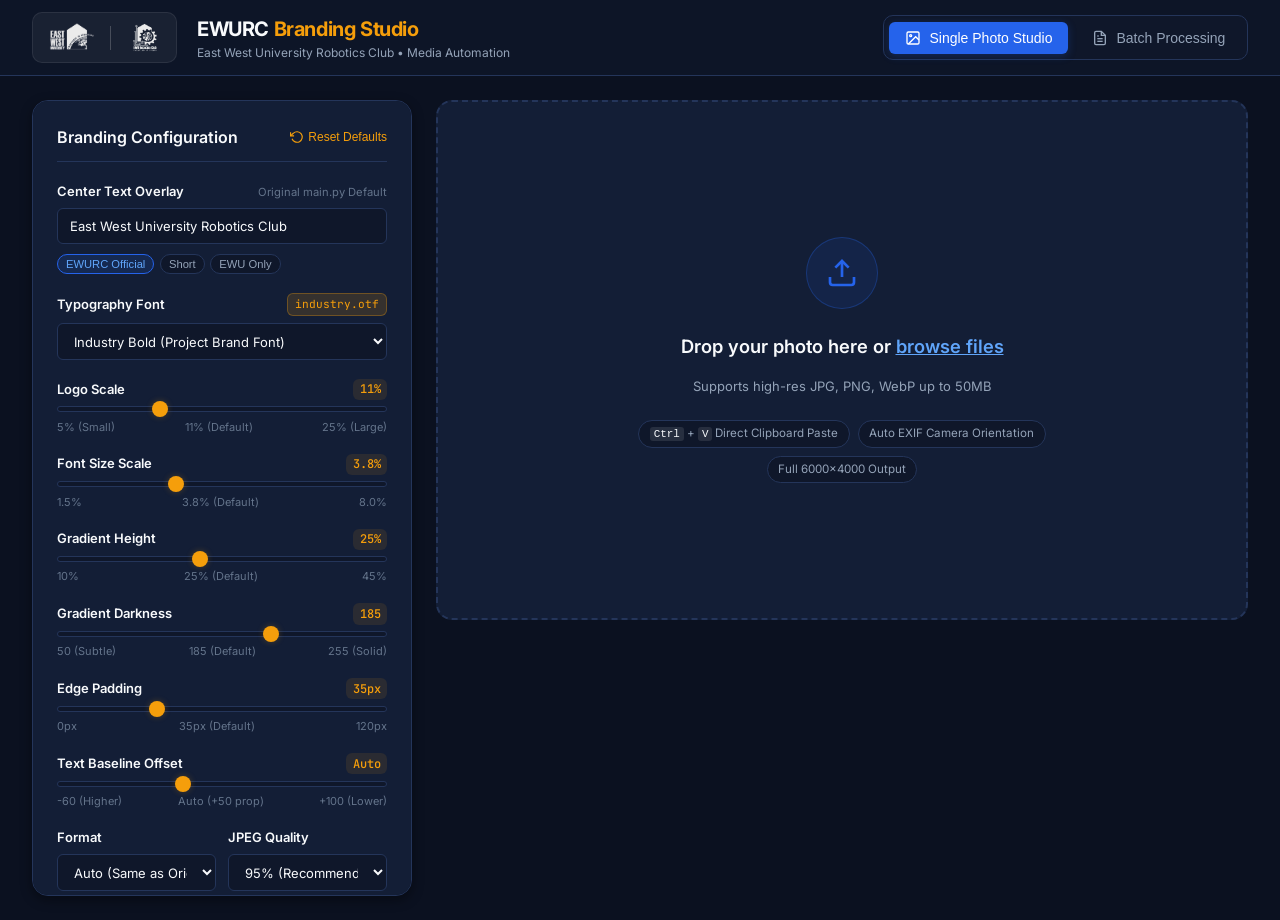
==== public/index.html @ 9c363611 "fix: add public folder for Vercel CDN static serving and add route aliases to prevent 404 Not Found" ====
<!DOCTYPE html>
<html lang="en">
<head>
    <meta charset="UTF-8">
    <meta name="viewport" content="width=device-width, initial-scale=1.0">
    <title>EWURC Photo Branding Studio</title>
    <link rel="icon" type="image/png" href="/static/ewurc.png">
    <link rel="stylesheet" href="/static/css/style.css">
    <style>
/* EWURC Visual Branding Studio - Modern Stylesheet */

@font-face {
    font-family: 'Industry';
    src: url('/static/fonts/industry.otf') format('opentype');
    font-weight: bold;
    font-style: normal;
}

:root {
    --bg-main: #0B1120;
    --bg-card: #131E36;
    --bg-card-hover: #1A2744;
    --bg-card-subtle: #0F172A;
    --border-color: #24355A;
    --border-focus: #3B82F6;
    
    --primary: #2563EB;
    --primary-hover: #1D4ED8;
    --primary-glow: rgba(37, 99, 235, 0.25);
    
    --accent: #F59E0B;
    --accent-glow: rgba(245, 158, 11, 0.25);
    
    --success: #10B981;
    --danger: #EF4444;
    
    --text-main: #F8FAFC;
    --text-muted: #94A3B8;
    --text-subtle: #64748B;
    
    --font-sans: 'Inter', -apple-system, BlinkMacSystemFont, "Segoe UI", Roboto, sans-serif;
    --font-mono: 'JetBrains Mono', monospace;
    --font-brand: 'Industry', var(--font-sans);

    --radius-sm: 6px;
    --radius-md: 10px;
    --radius-lg: 16px;
    --radius-full: 9999px;
    
    --shadow-sm: 0 2px 4px rgba(0, 0, 0, 0.3);
    --shadow-md: 0 4px 12px rgba(0, 0, 0, 0.4);
    --shadow-lg: 0 10px 30px rgba(0, 0, 0, 0.5);
    
    --transition-fast: 0.15s ease;
    --transition-norm: 0.25s ease;
}

* {
    box-sizing: border-box;
    margin: 0;
    padding: 0;
}

body {
    font-family: var(--font-sans);
    background-color: var(--bg-main);
    color: var(--text-main);
    line-height: 1.5;
    min-height: 100vh;
    display: flex;
    flex-direction: column;
    overflow-x: hidden;
}

/* App Layout */
.app-layout {
    display: flex;
    flex-direction: column;
    min-height: 100vh;
}

/* Header */
.app-header {
    background-color: rgba(15, 23, 42, 0.85);
    backdrop-filter: blur(12px);
    border-bottom: 1px solid var(--border-color);
    padding: 0.75rem 2rem;
    display: flex;
    align-items: center;
    justify-content: space-between;
    position: sticky;
    top: 0;
    z-index: 100;
}

.header-brand {
    display: flex;
    align-items: center;
    gap: 1.25rem;
}

.brand-logos {
    display: flex;
    align-items: center;
    gap: 0.75rem;
    background: rgba(255, 255, 255, 0.05);
    padding: 0.35rem 0.75rem;
    border-radius: var(--radius-md);
    border: 1px solid rgba(255, 255, 255, 0.08);
}

.brand-logo {
    height: 38px;
    width: auto;
    object-fit: contain;
}

.logo-divider {
    width: 1px;
    height: 24px;
    background-color: rgba(255, 255, 255, 0.2);
}

.brand-title {
    font-size: 1.25rem;
    font-weight: 700;
    letter-spacing: -0.02em;
    color: var(--text-main);
}

.brand-title span {
    color: var(--accent);
}

.brand-subtitle {
    font-size: 0.75rem;
    color: var(--text-muted);
}

/* Navigation Tabs */
.nav-tabs {
    display: flex;
    gap: 0.5rem;
    background: var(--bg-card-subtle);
    padding: 0.35rem;
    border-radius: var(--radius-md);
    border: 1px solid var(--border-color);
}

.nav-tab {
    display: flex;
    align-items: center;
    gap: 0.5rem;
    padding: 0.5rem 1rem;
    font-size: 0.875rem;
    font-weight: 500;
    color: var(--text-muted);
    background: transparent;
    border: none;
    border-radius: var(--radius-sm);
    cursor: pointer;
    transition: all var(--transition-fast);
}

.nav-tab:hover {
    color: var(--text-main);
}

.nav-tab.active {
    background-color: var(--primary);
    color: #fff;
    box-shadow: 0 2px 8px var(--primary-glow);
}

.tab-icon {
    width: 16px;
    height: 16px;
}

/* Status indicator */
.status-indicator {
    display: flex;
    align-items: center;
    gap: 0.5rem;
    background: rgba(16, 185, 129, 0.1);
    border: 1px solid rgba(16, 185, 129, 0.3);
    padding: 0.35rem 0.75rem;
    border-radius: var(--radius-full);
    font-size: 0.75rem;
    font-weight: 500;
    color: #34D399;
}

.status-dot {
    width: 8px;
    height: 8px;
    border-radius: 50%;
    background-color: var(--success);
    box-shadow: 0 0 8px var(--success);
    animation: pulse 2s infinite;
}

@keyframes pulse {
    0%, 100% { opacity: 1; transform: scale(1); }
    50% { opacity: 0.5; transform: scale(0.9); }
}

/* Main Workspace */
.main-workspace {
    flex: 1;
    padding: 1.5rem 2rem;
    max-width: 1700px;
    margin: 0 auto;
    width: 100%;
}

.tab-content {
    display: none;
}

.tab-content.active {
    display: block;
}

/* Studio Grid Layout */
.studio-grid {
    display: grid;
    grid-template-columns: 380px 1fr;
    gap: 1.5rem;
    align-items: start;
}

/* Controls Panel */
.control-panel {
    background: var(--bg-card);
    border: 1px solid var(--border-color);
    border-radius: var(--radius-lg);
    padding: 1.5rem;
    box-shadow: var(--shadow-md);
    position: sticky;
    top: 5rem;
    max-height: calc(100vh - 6.5rem);
    overflow-y: auto;
}

.control-panel::-webkit-scrollbar {
    width: 6px;
}
.control-panel::-webkit-scrollbar-thumb {
    background: var(--border-color);
    border-radius: var(--radius-full);
}

.panel-header {
    display: flex;
    justify-content: space-between;
    align-items: center;
    margin-bottom: 1.25rem;
    padding-bottom: 0.75rem;
    border-bottom: 1px solid var(--border-color);
}

.panel-header h2 {
    font-size: 1rem;
    font-weight: 600;
}

.btn-text {
    background: none;
    border: none;
    color: var(--accent);
    font-size: 0.75rem;
    font-weight: 500;
    cursor: pointer;
    display: flex;
    align-items: center;
    gap: 0.25rem;
    transition: opacity var(--transition-fast);
}

.btn-text:hover {
    opacity: 0.8;
}

.btn-icon-sm {
    width: 14px;
    height: 14px;
}

/* Form Groups */
.controls-form {
    display: flex;
    flex-direction: column;
    gap: 1.15rem;
}

.form-group {
    display: flex;
    flex-direction: column;
    gap: 0.4rem;
}

.label-row {
    display: flex;
    justify-content: space-between;
    align-items: center;
}

.label-row label, .form-group label {
    font-size: 0.8125rem;
    font-weight: 600;
    color: var(--text-main);
}

.param-tip {
    font-size: 0.7rem;
    color: var(--text-subtle);
}

.range-val {
    font-family: var(--font-mono);
    font-size: 0.75rem;
    font-weight: 500;
    color: var(--accent);
    background: rgba(245, 158, 11, 0.1);
    padding: 0.1rem 0.4rem;
    border-radius: var(--radius-sm);
}

.text-input, .select-input {
    width: 100%;
    background: var(--bg-card-subtle);
    border: 1px solid var(--border-color);
    border-radius: var(--radius-sm);
    color: var(--text-main);
    padding: 0.55rem 0.75rem;
    font-size: 0.8125rem;
    font-family: inherit;
    transition: border-color var(--transition-fast);
}

.text-input:focus, .select-input:focus {
    outline: none;
    border-color: var(--border-focus);
    box-shadow: 0 0 0 2px var(--primary-glow);
}

.quick-chips {
    display: flex;
    gap: 0.35rem;
    flex-wrap: wrap;
    margin-top: 0.25rem;
}

.chip {
    background: var(--bg-card-subtle);
    border: 1px solid var(--border-color);
    color: var(--text-muted);
    font-size: 0.7rem;
    padding: 0.2rem 0.5rem;
    border-radius: var(--radius-full);
    cursor: pointer;
    transition: all var(--transition-fast);
}

.chip:hover {
    color: var(--text-main);
    border-color: var(--text-subtle);
}

.chip.active {
    background: rgba(37, 99, 235, 0.15);
    border-color: var(--primary);
    color: #60A5FA;
}

/* Range Sliders */
.range-slider {
    -webkit-appearance: none;
    appearance: none;
    width: 100%;
    height: 6px;
    border-radius: var(--radius-full);
    background: var(--bg-card-subtle);
    outline: none;
    border: 1px solid var(--border-color);
}

.range-slider::-webkit-slider-thumb {
    -webkit-appearance: none;
    appearance: none;
    width: 16px;
    height: 16px;
    border-radius: 50%;
    background: var(--accent);
    cursor: pointer;
    box-shadow: 0 0 6px var(--accent-glow);
    transition: transform var(--transition-fast);
}

.range-slider::-webkit-slider-thumb:hover {
    transform: scale(1.15);
}

.range-hints {
    display: flex;
    justify-content: space-between;
    font-size: 0.6875rem;
    color: var(--text-subtle);
}

.form-row {
    display: flex;
    gap: 0.75rem;
}

.form-group.half {
    flex: 1;
}

/* Switch Toggle */
.toggle-group {
    display: flex;
    align-items: center;
    gap: 0.65rem;
    padding-top: 0.25rem;
}

.switch {
    position: relative;
    display: inline-block;
    width: 36px;
    height: 20px;
}

.switch input {
    opacity: 0;
    width: 0;
    height: 0;
}

.slider.round {
    position: absolute;
    cursor: pointer;
    top: 0; left: 0; right: 0; bottom: 0;
    background-color: var(--border-color);
    transition: var(--transition-fast);
    border-radius: 34px;
}

.slider.round:before {
    position: absolute;
    content: "";
    height: 14px;
    width: 14px;
    left: 3px;
    bottom: 3px;
    background-color: white;
    transition: var(--transition-fast);
    border-radius: 50%;
}

input:checked + .slider.round {
    background-color: var(--primary);
}

input:checked + .slider.round:before {
    transform: translateX(16px);
}

.toggle-label {
    font-size: 0.75rem;
    color: var(--text-muted);
}

/* Badges */
.badge {
    font-size: 0.7rem;
    font-family: var(--font-mono);
    padding: 0.15rem 0.45rem;
    border-radius: var(--radius-sm);
    background: rgba(255, 255, 255, 0.08);
    color: var(--text-main);
    display: inline-flex;
    align-items: center;
    gap: 0.25rem;
}

.badge-accent {
    background: rgba(245, 158, 11, 0.15);
    color: var(--accent);
    border: 1px solid rgba(245, 158, 11, 0.3);
}

.badge-subtle {
    color: var(--text-muted);
}

.badge-success {
    background: rgba(16, 185, 129, 0.15);
    color: #34D399;
}

/* Preview Area */
.preview-area {
    min-height: 600px;
}

/* Dropzone */
.dropzone {
    background: var(--bg-card);
    border: 2px dashed var(--border-color);
    border-radius: var(--radius-lg);
    padding: 4rem 2rem;
    text-align: center;
    cursor: pointer;
    transition: all var(--transition-norm);
    display: flex;
    align-items: center;
    justify-content: center;
    min-height: 520px;
}

.dropzone:hover, .dropzone.dragover {
    border-color: var(--primary);
    background: var(--bg-card-hover);
    box-shadow: 0 0 25px var(--primary-glow);
}

.file-input-hidden {
    display: none;
}

.dropzone-content {
    max-width: 500px;
    display: flex;
    flex-direction: column;
    align-items: center;
    gap: 1rem;
}

.upload-icon-circle {
    width: 72px;
    height: 72px;
    border-radius: 50%;
    background: rgba(37, 99, 235, 0.1);
    border: 1px solid rgba(37, 99, 235, 0.3);
    display: flex;
    align-items: center;
    justify-content: center;
    color: var(--primary);
    margin-bottom: 0.5rem;
}

.upload-icon {
    width: 32px;
    height: 32px;
}

.dropzone-content h3 {
    font-size: 1.15rem;
    font-weight: 600;
}

.browse-link {
    color: #60A5FA;
    text-decoration: underline;
}

.dropzone-desc {
    font-size: 0.8125rem;
    color: var(--text-muted);
}

.dropzone-features {
    display: flex;
    gap: 0.5rem;
    flex-wrap: wrap;
    justify-content: center;
    margin-top: 0.5rem;
}

.pill {
    font-size: 0.725rem;
    background: var(--bg-card-subtle);
    border: 1px solid var(--border-color);
    padding: 0.25rem 0.65rem;
    border-radius: var(--radius-full);
    color: var(--text-muted);
}

kbd {
    background: rgba(255, 255, 255, 0.1);
    border-radius: 3px;
    padding: 1px 4px;
    font-size: 0.68rem;
    color: var(--text-main);
}

/* Active Preview Container */
.preview-container {
    background: var(--bg-card);
    border: 1px solid var(--border-color);
    border-radius: var(--radius-lg);
    box-shadow: var(--shadow-lg);
    display: flex;
    flex-direction: column;
    overflow: hidden;
}

.viewer-toolbar {
    padding: 0.75rem 1.25rem;
    background: rgba(15, 23, 42, 0.6);
    border-bottom: 1px solid var(--border-color);
    display: flex;
    justify-content: space-between;
    align-items: center;
    flex-wrap: wrap;
    gap: 0.75rem;
}

.file-meta {
    display: flex;
    align-items: center;
    gap: 0.65rem;
}

.file-name {
    font-size: 0.875rem;
    font-weight: 600;
    max-width: 220px;
    white-space: nowrap;
    overflow: hidden;
    text-overflow: ellipsis;
}

.viewer-actions {
    display: flex;
    align-items: center;
    gap: 0.5rem;
}

.view-mode-toggle {
    display: flex;
    background: var(--bg-card-subtle);
    border: 1px solid var(--border-color);
    border-radius: var(--radius-sm);
    padding: 2px;
}

.btn-toggle {
    background: none;
    border: none;
    color: var(--text-muted);
    font-size: 0.725rem;
    font-weight: 500;
    padding: 0.3rem 0.65rem;
    border-radius: 4px;
    cursor: pointer;
    transition: all var(--transition-fast);
}

.btn-toggle.active {
    background: var(--primary);
    color: #fff;
}

.btn-icon {
    background: var(--bg-card-subtle);
    border: 1px solid var(--border-color);
    color: var(--text-muted);
    width: 32px;
    height: 32px;
    border-radius: var(--radius-sm);
    display: flex;
    align-items: center;
    justify-content: center;
    cursor: pointer;
    transition: all var(--transition-fast);
}

.btn-icon svg {
    width: 16px;
    height: 16px;
}

.btn-icon:hover {
    color: var(--text-main);
    border-color: var(--text-subtle);
}

.btn-icon.text-danger:hover {
    color: var(--danger);
    border-color: var(--danger);
}

/* Comparison Display */
.comparison-wrapper {
    position: relative;
    background: #030712;
    min-height: 480px;
    max-height: 75vh;
    display: flex;
    align-items: center;
    justify-content: center;
    overflow: hidden;
}

.split-comparison {
    position: relative;
    width: 100%;
    height: 100%;
    display: flex;
    justify-content: center;
    align-items: center;
    user-select: none;
}

.split-layer {
    position: relative;
    max-width: 100%;
    max-height: 75vh;
    display: flex;
    justify-content: center;
    align-items: center;
}

.split-layer img {
    display: block;
    max-width: 100%;
    max-height: 75vh;
    width: auto;
    height: auto;
    object-fit: contain;
}

.branded-layer {
    position: absolute;
    top: 0;
    left: 0;
    width: 100%;
    height: 100%;
    clip-path: polygon(0 0, 50% 0, 50% 100%, 0 100%);
}

.layer-badge {
    position: absolute;
    top: 1rem;
    font-size: 0.7rem;
    font-weight: 600;
    padding: 0.2rem 0.6rem;
    border-radius: var(--radius-sm);
    z-index: 10;
    pointer-events: none;
}

.badge-orig {
    right: 1rem;
    background: rgba(0, 0, 0, 0.7);
    color: #fff;
    border: 1px solid rgba(255, 255, 255, 0.2);
}

.badge-branded {
    left: 1rem;
    background: rgba(37, 99, 235, 0.85);
    color: #fff;
    border: 1px solid rgba(255, 255, 255, 0.3);
}

/* Slider Handle */
.slider-handle {
    position: absolute;
    top: 0;
    bottom: 0;
    left: 50%;
    width: 2px;
    z-index: 20;
    cursor: ew-resize;
}

.handle-line {
    position: absolute;
    top: 0;
    bottom: 0;
    left: -1px;
    width: 2px;
    background: #fff;
    box-shadow: 0 0 8px rgba(0, 0, 0, 0.8);
}

.handle-circle {
    position: absolute;
    top: 50%;
    left: -16px;
    transform: translateY(-50%);
    width: 32px;
    height: 32px;
    border-radius: 50%;
    background: #fff;
    color: #1E293B;
    box-shadow: 0 2px 8px rgba(0, 0, 0, 0.5);
    display: flex;
    align-items: center;
    justify-content: center;
}

.handle-circle svg {
    width: 18px;
    height: 18px;
}

/* Side by Side Mode */
.side-comparison {
    width: 100%;
    display: grid;
    grid-template-columns: 1fr 1fr;
    gap: 1rem;
    padding: 1rem;
}

.side-card {
    background: var(--bg-card-subtle);
    border: 1px solid var(--border-color);
    border-radius: var(--radius-md);
    overflow: hidden;
    display: flex;
    flex-direction: column;
}

.side-card-header {
    padding: 0.5rem 0.75rem;
    font-size: 0.75rem;
    font-weight: 600;
    background: rgba(255, 255, 255, 0.03);
    border-bottom: 1px solid var(--border-color);
}

.side-card-img {
    display: flex;
    align-items: center;
    justify-content: center;
    padding: 0.5rem;
    min-height: 300px;
}

.side-card-img img {
    max-width: 100%;
    max-height: 50vh;
    object-fit: contain;
}

/* Processing Spinner */
.processing-spinner {
    position: absolute;
    top: 0; left: 0; right: 0; bottom: 0;
    background: rgba(11, 17, 32, 0.85);
    backdrop-filter: blur(4px);
    display: flex;
    flex-direction: column;
    align-items: center;
    justify-content: center;
    gap: 1rem;
    z-index: 50;
}

.spinner {
    width: 44px;
    height: 44px;
    border: 3px solid rgba(245, 158, 11, 0.2);
    border-top-color: var(--accent);
    border-radius: 50%;
    animation: spin 0.8s linear infinite;
}

@keyframes spin {
    to { transform: rotate(360deg); }
}

.processing-spinner p {
    font-size: 0.875rem;
    font-weight: 500;
    color: var(--text-main);
}

/* Bottom Bar */
.viewer-bottom-bar {
    padding: 1rem 1.25rem;
    background: rgba(15, 23, 42, 0.7);
    border-top: 1px solid var(--border-color);
    display: flex;
    justify-content: space-between;
    align-items: center;
    flex-wrap: wrap;
    gap: 1rem;
}

.branding-summary {
    display: flex;
    align-items: center;
    gap: 0.5rem;
    font-size: 0.75rem;
    color: var(--text-muted);
}

.dot-brand {
    width: 8px;
    height: 8px;
    background-color: var(--accent);
    border-radius: 50%;
}

.download-actions {
    display: flex;
    gap: 0.75rem;
}

/* Buttons */
.btn {
    display: inline-flex;
    align-items: center;
    justify-content: center;
    gap: 0.5rem;
    padding: 0.6rem 1.25rem;
    font-size: 0.8125rem;
    font-weight: 600;
    border-radius: var(--radius-sm);
    border: none;
    cursor: pointer;
    transition: all var(--transition-fast);
}

.btn:disabled {
    opacity: 0.5;
    cursor: not-allowed;
}

.btn-primary {
    background-color: var(--primary);
    color: #fff;
    box-shadow: 0 2px 10px var(--primary-glow);
}

.btn-primary:hover:not(:disabled) {
    background-color: var(--primary-hover);
    box-shadow: 0 4px 14px var(--primary-glow);
}

.btn-secondary {
    background-color: var(--bg-card-subtle);
    border: 1px solid var(--border-color);
    color: var(--text-main);
}

.btn-secondary:hover:not(:disabled) {
    background-color: var(--bg-card-hover);
    border-color: var(--text-subtle);
}

.btn-success {
    background-color: var(--success);
    color: #fff;
}

.btn-success:hover:not(:disabled) {
    background-color: #059669;
}

/* TAB 2: Batch Processing Styles */
.batch-workspace {
    display: flex;
    flex-direction: column;
    gap: 1.5rem;
}

.batch-top-card {
    background: var(--bg-card);
    border: 1px solid var(--border-color);
    border-radius: var(--radius-lg);
    padding: 1.5rem;
    display: flex;
    justify-content: space-between;
    align-items: center;
    flex-wrap: wrap;
    gap: 1rem;
}

.batch-headline h2 {
    font-size: 1.25rem;
    font-weight: 700;
}

.batch-headline p {
    font-size: 0.8125rem;
    color: var(--text-muted);
}

.batch-actions-panel {
    display: flex;
    gap: 0.75rem;
}

.batch-dropzone {
    background: var(--bg-card);
    border: 2px dashed var(--border-color);
    border-radius: var(--radius-lg);
    padding: 3rem 1.5rem;
    text-align: center;
    cursor: pointer;
    transition: all var(--transition-norm);
}

.batch-dropzone:hover, .batch-dropzone.dragover {
    border-color: var(--primary);
    background: var(--bg-card-hover);
}

/* Batch Progress */
.batch-progress-wrapper {
    background: var(--bg-card);
    border: 1px solid var(--border-color);
    border-radius: var(--radius-md);
    padding: 1rem 1.25rem;
    display: flex;
    flex-direction: column;
    gap: 0.5rem;
}

.progress-info {
    display: flex;
    justify-content: space-between;
    font-size: 0.8125rem;
    font-weight: 500;
}

.progress-bar-bg {
    width: 100%;
    height: 8px;
    background: var(--bg-card-subtle);
    border-radius: var(--radius-full);
    overflow: hidden;
    border: 1px solid var(--border-color);
}

.progress-bar-fill {
    height: 100%;
    background: linear-gradient(90deg, var(--primary), var(--accent));
    transition: width 0.2s ease;
}

/* Batch Grid */
.batch-grid {
    display: grid;
    grid-template-columns: repeat(auto-fill, minmax(260px, 1fr));
    gap: 1.25rem;
}

.batch-item-card {
    background: var(--bg-card);
    border: 1px solid var(--border-color);
    border-radius: var(--radius-md);
    overflow: hidden;
    display: flex;
    flex-direction: column;
    transition: transform var(--transition-fast), border-color var(--transition-fast);
}

.batch-item-card:hover {
    border-color: var(--primary);
    transform: translateY(-2px);
}

.batch-item-thumb {
    height: 160px;
    background: #030712;
    position: relative;
    display: flex;
    align-items: center;
    justify-content: center;
    overflow: hidden;
}

.batch-item-thumb img {
    max-width: 100%;
    max-height: 100%;
    object-fit: cover;
}

.batch-item-badge {
    position: absolute;
    top: 0.5rem;
    right: 0.5rem;
}

.batch-item-info {
    padding: 0.85rem;
    display: flex;
    flex-direction: column;
    gap: 0.4rem;
    flex: 1;
}

.batch-item-name {
    font-size: 0.8125rem;
    font-weight: 600;
    white-space: nowrap;
    overflow: hidden;
    text-overflow: ellipsis;
}

.batch-item-meta {
    font-size: 0.7rem;
    color: var(--text-muted);
    display: flex;
    justify-content: space-between;
}

.batch-item-actions {
    padding: 0.5rem 0.85rem 0.85rem;
    display: flex;
    gap: 0.5rem;
}

.btn-card {
    flex: 1;
    padding: 0.4rem 0.5rem;
    font-size: 0.75rem;
}

/* Toast Notifications */
.toast-container {
    position: fixed;
    bottom: 2rem;
    right: 2rem;
    display: flex;
    flex-direction: column;
    gap: 0.75rem;
    z-index: 1000;
}

.toast {
    background: var(--bg-card);
    border: 1px solid var(--border-color);
    color: var(--text-main);
    padding: 0.75rem 1.25rem;
    border-radius: var(--radius-md);
    box-shadow: var(--shadow-lg);
    display: flex;
    align-items: center;
    gap: 0.75rem;
    font-size: 0.8125rem;
    animation: toastIn 0.25s ease-out;
}

.toast.toast-success {
    border-color: rgba(16, 185, 129, 0.4);
    background: #064E3B;
}

.toast.toast-error {
    border-color: rgba(239, 68, 68, 0.4);
    background: #7F1D1D;
}

@keyframes toastIn {
    from { transform: translateY(20px); opacity: 0; }
    to { transform: translateY(0); opacity: 1; }
}

/* Responsive */
@media (max-width: 1080px) {
    .studio-grid {
        grid-template-columns: 1fr;
    }
    .control-panel {
        position: static;
        max-height: none;
    }
    .app-header {
        padding: 0.75rem 1rem;
        flex-direction: column;
        gap: 0.75rem;
    }
}

    </style>
    <link rel="preconnect" href="https://fonts.googleapis.com">
    <link rel="preconnect" href="https://fonts.gstatic.com" crossorigin>
    <link href="https://fonts.googleapis.com/css2?family=Inter:wght@300;400;500;600;700;800&family=JetBrains+Mono:wght@400;500&display=swap" rel="stylesheet">
</head>
<body class="dark-theme">
    <!-- Main App Container -->
    <div class="app-layout">
        
        <!-- Header / Navigation Bar -->
        <header class="app-header">
            <div class="header-brand">
                <div class="brand-logos">
                    <img src="/static/ewu.png" onerror="if(!this.dataset.tried){this.dataset.tried=1;this.src='/ewu.png';}" alt="EWU Logo" class="brand-logo ewu-logo">
                    <div class="logo-divider"></div>
                    <img src="/static/ewurc.png" onerror="if(!this.dataset.tried){this.dataset.tried=1;this.src='/ewurc.png';}" alt="EWURC Logo" class="brand-logo ewurc-logo">
                </div>
                <div class="brand-info">
                    <h1 class="brand-title">EWURC <span>Branding Studio</span></h1>
                    <p class="brand-subtitle">East West University Robotics Club &bull; Media Automation</p>
                </div>
            </div>

            <!-- Navigation Tabs -->
            <nav class="nav-tabs">
                <button class="nav-tab active" data-tab="single" id="tab-single-btn">
                    <svg class="tab-icon" viewBox="0 0 24 24" fill="none" stroke="currentColor" stroke-width="2">
                        <rect x="3" y="3" width="18" height="18" rx="2" ry="2"/>
                        <circle cx="8.5" cy="8.5" r="1.5"/>
                        <polyline points="21 15 16 10 5 21"/>
                    </svg>
                    Single Photo Studio
                </button>
                <button class="nav-tab" data-tab="batch" id="tab-batch-btn">
                    <svg class="tab-icon" viewBox="0 0 24 24" fill="none" stroke="currentColor" stroke-width="2">
                        <path d="M14 2H6a2 2 0 0 0-2 2v16a2 2 0 0 0 2 2h12a2 2 0 0 0 2-2V8z"/>
                        <polyline points="14 2 14 8 20 8"/>
                        <line x1="16" y1="13" x2="8" y2="13"/>
                        <line x1="16" y1="17" x2="8" y2="17"/>
                        <polyline points="10 9 9 9 8 9"/>
                    </svg>
                    Batch Processing
                    <span class="badge batch-count-badge" id="batch-badge" style="display: none;">0</span>
                </button>
            </nav>

        </header>

        <!-- Main Workspace -->
        <main class="main-workspace">

            <!-- TAB 1: Single Photo Studio -->
            <section class="tab-content active" id="tab-single">
                <div class="studio-grid">
                    
                    <!-- Left: Control Settings Panel -->
                    <aside class="control-panel">
                        <div class="panel-header">
                            <h2>Branding Configuration</h2>
                            <button type="button" class="btn-text" id="btn-reset-defaults" title="Reset all sliders to original main.py parameters">
                                <svg viewBox="0 0 24 24" fill="none" stroke="currentColor" stroke-width="2" class="btn-icon-sm">
                                    <polyline points="1 4 1 10 7 10"/>
                                    <path d="M3.51 15a9 9 0 1 0 2.13-9.36L1 10"/>
                                </svg>
                                Reset Defaults
                            </button>
                        </div>

                        <form id="branding-form" class="controls-form">
                            <!-- Overlay Text -->
                            <div class="form-group">
                                <div class="label-row">
                                    <label for="center-text-input">Center Text Overlay</label>
                                    <span class="param-tip">Original main.py Default</span>
                                </div>
                                <input 
                                    type="text" 
                                    id="center-text-input" 
                                    name="center_text" 
                                    value="East West University Robotics Club" 
                                    class="text-input"
                                    placeholder="Enter club or event name..."
                                />
                                <div class="quick-chips">
                                    <button type="button" class="chip active" data-preset="East West University Robotics Club">EWURC Official</button>
                                    <button type="button" class="chip" data-preset="EWU Robotics Club">Short</button>
                                    <button type="button" class="chip" data-preset="East West University">EWU Only</button>
                                </div>
                            </div>

                            <!-- Font Selection -->
                            <div class="form-group">
                                <div class="label-row">
                                    <label for="font-select">Typography Font</label>
                                    <span class="badge badge-accent">industry.otf</span>
                                </div>
                                <select id="font-select" name="font_choice" class="select-input">
                                    <option value="industry" selected>Industry Bold (Project Brand Font)</option>
                                    <option value="arial">Arial Bold (Windows Fallback)</option>
                                    <option value="segoe">Segoe UI SemiBold</option>
                                </select>
                            </div>

                            <!-- Logo Scale -->
                            <div class="form-group">
                                <div class="label-row">
                                    <label for="logo-scale-slider">Logo Scale</label>
                                    <span class="range-val" id="logo-scale-val">11%</span>
                                </div>
                                <input 
                                    type="range" 
                                    id="logo-scale-slider" 
                                    name="logo_scale" 
                                    min="0.05" 
                                    max="0.25" 
                                    step="0.005" 
                                    value="0.11" 
                                    class="range-slider"
                                />
                                <div class="range-hints">
                                    <span>5% (Small)</span>
                                    <span>11% (Default)</span>
                                    <span>25% (Large)</span>
                                </div>
                            </div>

                            <!-- Font Scale -->
                            <div class="form-group">
                                <div class="label-row">
                                    <label for="font-scale-slider">Font Size Scale</label>
                                    <span class="range-val" id="font-scale-val">3.8%</span>
                                </div>
                                <input 
                                    type="range" 
                                    id="font-scale-slider" 
                                    name="font_scale" 
                                    min="0.015" 
                                    max="0.08" 
                                    step="0.001" 
                                    value="0.038" 
                                    class="range-slider"
                                />
                                <div class="range-hints">
                                    <span>1.5%</span>
                                    <span>3.8% (Default)</span>
                                    <span>8.0%</span>
                                </div>
                            </div>

                            <!-- Gradient Height Ratio -->
                            <div class="form-group">
                                <div class="label-row">
                                    <label for="gradient-height-slider">Gradient Height</label>
                                    <span class="range-val" id="gradient-height-val">25%</span>
                                </div>
                                <input 
                                    type="range" 
                                    id="gradient-height-slider" 
                                    name="gradient_height_ratio" 
                                    min="0.10" 
                                    max="0.45" 
                                    step="0.01" 
                                    value="0.25" 
                                    class="range-slider"
                                />
                                <div class="range-hints">
                                    <span>10%</span>
                                    <span>25% (Default)</span>
                                    <span>45%</span>
                                </div>
                            </div>

                            <!-- Gradient Darkness -->
                            <div class="form-group">
                                <div class="label-row">
                                    <label for="gradient-opacity-slider">Gradient Darkness</label>
                                    <span class="range-val" id="gradient-opacity-val">185</span>
                                </div>
                                <input 
                                    type="range" 
                                    id="gradient-opacity-slider" 
                                    name="gradient_max_opacity" 
                                    min="50" 
                                    max="255" 
                                    step="5" 
                                    value="185" 
                                    class="range-slider"
                                />
                                <div class="range-hints">
                                    <span>50 (Subtle)</span>
                                    <span>185 (Default)</span>
                                    <span>255 (Solid)</span>
                                </div>
                            </div>

                            <!-- Padding -->
                            <div class="form-group">
                                <div class="label-row">
                                    <label for="padding-slider">Edge Padding</label>
                                    <span class="range-val" id="padding-val">35px</span>
                                </div>
                                <input 
                                    type="range" 
                                    id="padding-slider" 
                                    name="padding" 
                                    min="0" 
                                    max="120" 
                                    step="1" 
                                    value="35" 
                                    class="range-slider"
                                />
                                <div class="range-hints">
                                    <span>0px</span>
                                    <span>35px (Default)</span>
                                    <span>120px</span>
                                </div>
                            </div>

                            <!-- Text Offset Fine Tune -->
                            <div class="form-group">
                                <div class="label-row">
                                    <label for="text-offset-slider">Text Baseline Offset</label>
                                    <span class="range-val" id="text-offset-val">Auto</span>
                                </div>
                                <input 
                                    type="range" 
                                    id="text-offset-slider" 
                                    name="text_offset_y" 
                                    min="-60" 
                                    max="100" 
                                    step="2" 
                                    value="0" 
                                    class="range-slider"
                                />
                                <div class="range-hints">
                                    <span>-60 (Higher)</span>
                                    <span>Auto (+50 prop)</span>
                                    <span>+100 (Lower)</span>
                                </div>
                            </div>

                            <!-- Output Settings -->
                            <div class="form-row">
                                <div class="form-group half">
                                    <label for="output-format-select">Format</label>
                                    <select id="output-format-select" name="output_format" class="select-input">
                                        <option value="auto" selected>Auto (Same as Original)</option>
                                        <option value="jpeg">JPEG (Quality 95)</option>
                                        <option value="png">PNG (Lossless)</option>
                                        <option value="webp">WebP</option>
                                    </select>
                                </div>
                                <div class="form-group half">
                                    <label for="quality-select">JPEG Quality</label>
                                    <select id="quality-select" name="quality" class="select-input">
                                        <option value="98">98% (Ultra)</option>
                                        <option value="95" selected>95% (Recommended)</option>
                                        <option value="90">90% (Web Optimized)</option>
                                    </select>
                                </div>
                            </div>

                            <!-- Auto Re-process Toggle -->
                            <div class="toggle-group">
                                <label class="switch">
                                    <input type="checkbox" id="auto-preview-toggle" checked>
                                    <span class="slider round"></span>
                                </label>
                                <span class="toggle-label">Instant Live Preview on Change</span>
                            </div>
                        </form>
                    </aside>

                    <!-- Right: Interactive Preview & Upload Studio -->
                    <div class="preview-area">
                        
                        <!-- Upload Dropzone (Visible when no image selected) -->
                        <div class="dropzone" id="single-dropzone">
                            <input type="file" id="single-file-input" accept="image/jpeg,image/png,image/webp,image/bmp" class="file-input-hidden">
                            <div class="dropzone-content">
                                <div class="upload-icon-circle">
                                    <svg viewBox="0 0 24 24" fill="none" stroke="currentColor" stroke-width="2" class="upload-icon">
                                        <path d="M21 15v4a2 2 0 0 1-2 2H5a2 2 0 0 1-2-2v-4"/>
                                        <polyline points="17 8 12 3 7 8"/>
                                        <line x1="12" y1="3" x2="12" y2="15"/>
                                    </svg>
                                </div>
                                <h3>Drop your photo here or <span class="browse-link">browse files</span></h3>
                                <p class="dropzone-desc">Supports high-res JPG, PNG, WebP up to 50MB</p>
                                <div class="dropzone-features">
                                    <span class="pill"><kbd>Ctrl</kbd> + <kbd>V</kbd> Direct Clipboard Paste</span>
                                    <span class="pill">Auto EXIF Camera Orientation</span>
                                    <span class="pill">Full 6000&times;4000 Output</span>
                                </div>
                            </div>
                        </div>

                        <!-- Active Preview Container (Hidden initially) -->
                        <div class="preview-container" id="preview-container" style="display: none;">
                            
                            <!-- Viewer Toolbar -->
                            <div class="viewer-toolbar">
                                <div class="file-meta">
                                    <span class="file-name" id="preview-filename">image.jpg</span>
                                    <span class="badge" id="preview-resolution">6000 &times; 4000</span>
                                    <span class="badge badge-subtle" id="preview-filesize">5.8 MB</span>
                                    <span class="badge badge-success" id="preview-duration">0.24s</span>
                                </div>

                                <div class="viewer-actions">
                                    <div class="view-mode-toggle">
                                        <button type="button" class="btn-toggle active" id="btn-mode-split" title="Interactive Split-View Slider">
                                            Split Comparison
                                        </button>
                                        <button type="button" class="btn-toggle" id="btn-mode-side" title="Side by Side View">
                                            Side-by-Side
                                        </button>
                                        <button type="button" class="btn-toggle" id="btn-mode-branded" title="Branded Result Only">
                                            Branded Only
                                        </button>
                                    </div>
                                    <button type="button" class="btn-icon" id="btn-fullscreen" title="Full Screen View">
                                        <svg viewBox="0 0 24 24" fill="none" stroke="currentColor" stroke-width="2">
                                            <polyline points="15 3 21 3 21 9"/>
                                            <polyline points="9 21 3 21 3 15"/>
                                            <line x1="21" y1="3" x2="14" y2="10"/>
                                            <line x1="3" y1="21" x2="10" y2="14"/>
                                        </svg>
                                    </button>
                                    <button type="button" class="btn-icon text-danger" id="btn-clear-single" title="Close and Upload Another">
                                        <svg viewBox="0 0 24 24" fill="none" stroke="currentColor" stroke-width="2">
                                            <line x1="18" y1="6" x2="6" y2="18"/>
                                            <line x1="6" y1="6" x2="18" y2="18"/>
                                        </svg>
                                    </button>
                                </div>
                            </div>

                            <!-- Visual Display Canvas / Comparison Area -->
                            <div class="comparison-wrapper" id="comparison-wrapper">
                                
                                <!-- Mode 1: Interactive Split View Slider -->
                                <div class="split-comparison" id="split-comparison-box">
                                    <!-- Original Base Layer -->
                                    <div class="split-layer original-layer">
                                        <img id="img-original" src="" alt="Original Image">
                                        <span class="layer-badge badge-orig">Original</span>
                                    </div>

                                    <!-- Branded Top Layer (Clipped by slider) -->
                                    <div class="split-layer branded-layer" id="branded-clip-layer">
                                        <img id="img-branded" src="" alt="Branded Image">
                                        <span class="layer-badge badge-branded">Branded (EWU + EWURC)</span>
                                    </div>

                                    <!-- Interactive Divider Handle -->
                                    <div class="slider-handle" id="slider-handle">
                                        <div class="handle-line"></div>
                                        <div class="handle-circle">
                                            <svg viewBox="0 0 24 24" fill="currentColor">
                                                <polygon points="8,12 12,7 12,17"/>
                                                <polygon points="16,12 12,7 12,17" transform="rotate(180 14 12)"/>
                                            </svg>
                                        </div>
                                    </div>
                                </div>

                                <!-- Mode 2: Side-by-Side (Controlled via CSS) -->
                                <div class="side-comparison" id="side-comparison-box" style="display: none;">
                                    <div class="side-card">
                                        <div class="side-card-header">Original</div>
                                        <div class="side-card-img"><img id="img-side-original" src="" alt="Original"></div>
                                    </div>
                                    <div class="side-card">
                                        <div class="side-card-header">EWURC Branded</div>
                                        <div class="side-card-img"><img id="img-side-branded" src="" alt="Branded"></div>
                                    </div>
                                </div>

                                <!-- Loading Overlay Spinner -->
                                <div class="processing-spinner" id="processing-spinner" style="display: none;">
                                    <div class="spinner"></div>
                                    <p id="spinner-text">Applying EWURC Branding...</p>
                                </div>
                            </div>

                            <!-- Bottom Action Bar -->
                            <div class="viewer-bottom-bar">
                                <div class="branding-summary">
                                    <span class="dot-brand"></span>
                                    <span>EWU Logo (Left) + "East West University Robotics Club" + EWURC Logo (Right)</span>
                                </div>
                                <div class="download-actions">
                                    <button type="button" class="btn btn-secondary" id="btn-reprocess">
                                        <svg viewBox="0 0 24 24" fill="none" stroke="currentColor" stroke-width="2" class="btn-icon-sm">
                                            <polyline points="23 4 23 10 17 10"/>
                                            <path d="M20.49 15a9 9 0 1 1-2.12-9.36L23 10"/>
                                        </svg>
                                        Re-Apply Settings
                                    </button>
                                    <button type="button" class="btn btn-primary" id="btn-download-hd">
                                        <svg viewBox="0 0 24 24" fill="none" stroke="currentColor" stroke-width="2" class="btn-icon-sm">
                                            <path d="M21 15v4a2 2 0 0 1-2 2H5a2 2 0 0 1-2-2v-4"/>
                                            <polyline points="7 10 12 15 17 10"/>
                                            <line x1="12" y1="15" x2="12" y2="3"/>
                                        </svg>
                                        Download Branded Image
                                    </button>
                                </div>
                            </div>

                        </div>

                    </div>
                </div>
            </section>


            <!-- TAB 2: Batch Processing Mode -->
            <section class="tab-content" id="tab-batch">
                <div class="batch-workspace">
                    
                    <!-- Top Batch Controls & Summary -->
                    <div class="batch-top-card">
                        <div class="batch-headline">
                            <h2>Batch Photo Branding</h2>
                            <p>Upload entire photo albums or multiple event pictures to watermark them in bulk.</p>
                        </div>

                        <div class="batch-actions-panel">
                            <button type="button" class="btn btn-secondary" id="btn-batch-clear" disabled>
                                Clear All
                            </button>
                            <button type="button" class="btn btn-primary" id="btn-start-batch" disabled>
                                <svg viewBox="0 0 24 24" fill="none" stroke="currentColor" stroke-width="2" class="btn-icon-sm">
                                    <polygon points="5 3 19 12 5 21 5 3"/>
                                </svg>
                                Process All Photos
                            </button>
                            <button type="button" class="btn btn-success" id="btn-download-zip" disabled>
                                <svg viewBox="0 0 24 24" fill="none" stroke="currentColor" stroke-width="2" class="btn-icon-sm">
                                    <path d="M21 15v4a2 2 0 0 1-2 2H5a2 2 0 0 1-2-2v-4"/>
                                    <polyline points="7 10 12 15 17 10"/>
                                    <line x1="12" y1="15" x2="12" y2="3"/>
                                </svg>
                                Download All as ZIP
                            </button>
                        </div>
                    </div>

                    <!-- Batch Progress Bar -->
                    <div class="batch-progress-wrapper" id="batch-progress-box" style="display: none;">
                        <div class="progress-info">
                            <span id="batch-progress-text">Processing 0 of 0 images...</span>
                            <span id="batch-progress-percent">0%</span>
                        </div>
                        <div class="progress-bar-bg">
                            <div class="progress-bar-fill" id="batch-progress-fill" style="width: 0%;"></div>
                        </div>
                    </div>

                    <!-- Multi-Upload Dropzone -->
                    <div class="batch-dropzone" id="batch-dropzone">
                        <input type="file" id="batch-file-input" accept="image/jpeg,image/png,image/webp,image/bmp" multiple class="file-input-hidden">
                        <div class="dropzone-content">
                            <div class="upload-icon-circle">
                                <svg viewBox="0 0 24 24" fill="none" stroke="currentColor" stroke-width="2" class="upload-icon">
                                    <path d="M22 19a2 2 0 0 1-2 2H4a2 2 0 0 1-2-2V5a2 2 0 0 1 2-2h5l2 3h9a2 2 0 0 1 2 2z"/>
                                    <line x1="12" y1="11" x2="12" y2="17"/>
                                    <line x1="9" y1="14" x2="15" y2="14"/>
                                </svg>
                            </div>
                            <h3>Drag & drop multiple event photos or <span class="browse-link">select files</span></h3>
                            <p class="dropzone-desc">Select as many images as you need &bull; High performance concurrent processing</p>
                        </div>
                    </div>

                    <!-- Batch Items Grid -->
                    <div class="batch-grid" id="batch-grid">
                        <!-- Populated by JavaScript -->
                    </div>

                </div>
            </section>

        </main>

        <!-- Toast Notifications -->
        <div class="toast-container" id="toast-container"></div>

    </div>

    <script src="/static/js/app.js"></script>
    <script>
/**
 * EWURC Photo Branding Studio - Client Application
 * Hybrid Architecture: Client-Side GPU Canvas + FastAPI Backend Fallback
 */

document.addEventListener('DOMContentLoaded', () => {
    // State
    const state = {
        currentFile: null,
        originalUrl: null,
        brandedBlob: null,
        brandedUrl: null,
        isProcessing: false,
        activeTab: 'single',
        viewMode: 'split',
        batchFiles: [], // [{ id, file, status, originalUrl, brandedBlob, brandedUrl }]
        debounceTimer: null,
        sliderActive: false
    };

    // Preload logos
    const cachedLogoLeft = new Image();
    cachedLogoLeft.src = '/static/ewu.png';

    const cachedLogoRight = new Image();
    cachedLogoRight.src = '/static/ewurc.png';

    async function ensureLogosLoaded() {
        const loadImg = (img, fallbackSrc) => new Promise((resolve) => {
            if (img.complete && img.naturalWidth > 0) return resolve(img);
            img.onload = () => resolve(img);
            img.onerror = () => {
                img.onload = () => resolve(img);
                img.onerror = () => resolve(img);
                img.src = fallbackSrc;
            };
        });
        await Promise.all([
            loadImg(cachedLogoLeft, '/ewu.png'),
            loadImg(cachedLogoRight, '/ewurc.png')
        ]);
    }

    // DOM Elements - Navigation & Tabs
    const tabSingleBtn = document.getElementById('tab-single-btn');
    const tabBatchBtn = document.getElementById('tab-batch-btn');
    const tabSingleContent = document.getElementById('tab-single');
    const tabBatchContent = document.getElementById('tab-batch');
    const batchBadge = document.getElementById('batch-badge');

    // DOM Elements - Single Studio
    const singleDropzone = document.getElementById('single-dropzone');
    const singleFileInput = document.getElementById('single-file-input');
    const previewContainer = document.getElementById('preview-container');
    const btnClearSingle = document.getElementById('btn-clear-single');
    const brandingForm = document.getElementById('branding-form');
    const btnResetDefaults = document.getElementById('btn-reset-defaults');
    const autoPreviewToggle = document.getElementById('auto-preview-toggle');
    const btnReprocess = document.getElementById('btn-reprocess');
    const btnDownloadHd = document.getElementById('btn-download-hd');
    
    // Sliders & Inputs
    const centerTextInput = document.getElementById('center-text-input');
    const fontSelect = document.getElementById('font-select');
    const logoScaleSlider = document.getElementById('logo-scale-slider');
    const logoScaleVal = document.getElementById('logo-scale-val');
    const fontScaleSlider = document.getElementById('font-scale-slider');
    const fontScaleVal = document.getElementById('font-scale-val');
    const gradientHeightSlider = document.getElementById('gradient-height-slider');
    const gradientHeightVal = document.getElementById('gradient-height-val');
    const gradientOpacitySlider = document.getElementById('gradient-opacity-slider');
    const gradientOpacityVal = document.getElementById('gradient-opacity-val');
    const paddingSlider = document.getElementById('padding-slider');
    const paddingVal = document.getElementById('padding-val');
    const textOffsetSlider = document.getElementById('text-offset-slider');
    const textOffsetVal = document.getElementById('text-offset-val');
    const outputFormatSelect = document.getElementById('output-format-select');
    const qualitySelect = document.getElementById('quality-select');
    const textChips = document.querySelectorAll('.chip[data-preset]');

    // Preview Elements
    const previewFilename = document.getElementById('preview-filename');
    const previewResolution = document.getElementById('preview-resolution');
    const previewFilesize = document.getElementById('preview-filesize');
    const previewDuration = document.getElementById('preview-duration');
    const splitComparisonBox = document.getElementById('split-comparison-box');
    const sideComparisonBox = document.getElementById('side-comparison-box');
    const brandedClipLayer = document.getElementById('branded-clip-layer');
    const sliderHandle = document.getElementById('slider-handle');
    const imgOriginal = document.getElementById('img-original');
    const imgBranded = document.getElementById('img-branded');
    const imgSideOriginal = document.getElementById('img-side-original');
    const imgSideBranded = document.getElementById('img-side-branded');
    const processingSpinner = document.getElementById('processing-spinner');
    const spinnerText = document.getElementById('spinner-text');

    // View Mode Buttons
    const btnModeSplit = document.getElementById('btn-mode-split');
    const btnModeSide = document.getElementById('btn-mode-side');
    const btnModeBranded = document.getElementById('btn-mode-branded');
    const btnFullscreen = document.getElementById('btn-fullscreen');

    // Batch Elements
    const batchDropzone = document.getElementById('batch-dropzone');
    const batchFileInput = document.getElementById('batch-file-input');
    const batchGrid = document.getElementById('batch-grid');
    const btnStartBatch = document.getElementById('btn-start-batch');
    const btnDownloadZip = document.getElementById('btn-download-zip');
    const btnBatchClear = document.getElementById('btn-batch-clear');
    const batchProgressBox = document.getElementById('batch-progress-box');
    const batchProgressText = document.getElementById('batch-progress-text');
    const batchProgressPercent = document.getElementById('batch-progress-percent');
    const batchProgressFill = document.getElementById('batch-progress-fill');

    // Toast Container
    const toastContainer = document.getElementById('toast-container');

    /* ========================================================================
       Toast Notification Utility
       ======================================================================== */
    function showToast(message, type = 'info', duration = 3500) {
        const toast = document.createElement('div');
        toast.className = `toast toast-${type}`;
        toast.innerHTML = `<span>${message}</span>`;
        toastContainer.appendChild(toast);
        setTimeout(() => {
            toast.style.opacity = '0';
            toast.style.transform = 'translateY(10px)';
            toast.style.transition = 'all 0.25s ease';
            setTimeout(() => toast.remove(), 250);
        }, duration);
    }

    /* ========================================================================
       Tab Navigation
       ======================================================================== */
    function switchTab(tabName) {
        state.activeTab = tabName;
        if (tabName === 'single') {
            tabSingleBtn.classList.add('active');
            tabBatchBtn.classList.remove('active');
            tabSingleContent.classList.add('active');
            tabBatchContent.classList.remove('active');
        } else {
            tabBatchBtn.classList.add('active');
            tabSingleBtn.classList.remove('active');
            tabBatchContent.classList.add('active');
            tabSingleContent.classList.remove('active');
        }
    }

    tabSingleBtn.addEventListener('click', () => switchTab('single'));
    tabBatchBtn.addEventListener('click', () => switchTab('batch'));

    /* ========================================================================
       Slider Controls & Value Bindings
       ======================================================================== */
    function updateControlLabels() {
        logoScaleVal.textContent = Math.round(logoScaleSlider.value * 100) + '%';
        fontScaleVal.textContent = (fontScaleSlider.value * 100).toFixed(1) + '%';
        gradientHeightVal.textContent = Math.round(gradientHeightSlider.value * 100) + '%';
        gradientOpacityVal.textContent = gradientOpacitySlider.value;
        paddingVal.textContent = paddingSlider.value + 'px';
        
        const offsetVal = parseInt(textOffsetSlider.value, 10);
        textOffsetVal.textContent = offsetVal === 0 ? 'Auto' : (offsetVal > 0 ? `+${offsetVal}px` : `${offsetVal}px`);
    }

    function getCurrentOptions() {
        const offsetVal = parseInt(textOffsetSlider.value, 10);
        return {
            centerText: centerTextInput.value,
            fontChoice: fontSelect.value,
            logoScale: parseFloat(logoScaleSlider.value),
            fontScale: parseFloat(fontScaleSlider.value),
            gradientHeightRatio: parseFloat(gradientHeightSlider.value),
            gradientMaxOpacity: parseInt(gradientOpacitySlider.value, 10),
            padding: parseInt(paddingSlider.value, 10),
            textOffsetY: offsetVal === 0 ? null : offsetVal,
            outputFormat: outputFormatSelect.value,
            quality: parseInt(qualitySelect.value, 10)
        };
    }

    // Attach slider event listeners
    [logoScaleSlider, fontScaleSlider, gradientHeightSlider, gradientOpacitySlider, paddingSlider, textOffsetSlider].forEach(slider => {
        slider.addEventListener('input', () => {
            updateControlLabels();
            triggerDebouncedProcessing();
        });
    });

    centerTextInput.addEventListener('input', () => {
        textChips.forEach(c => {
            c.classList.toggle('active', c.getAttribute('data-preset') === centerTextInput.value.trim());
        });
        triggerDebouncedProcessing();
    });

    fontSelect.addEventListener('change', triggerDebouncedProcessing);
    outputFormatSelect.addEventListener('change', triggerDebouncedProcessing);
    qualitySelect.addEventListener('change', triggerDebouncedProcessing);

    // Quick text presets chips
    textChips.forEach(chip => {
        chip.addEventListener('click', () => {
            textChips.forEach(c => c.classList.remove('active'));
            chip.classList.add('active');
            centerTextInput.value = chip.getAttribute('data-preset');
            triggerDebouncedProcessing();
        });
    });

    // Reset Defaults
    btnResetDefaults.addEventListener('click', () => {
        centerTextInput.value = "East West University Robotics Club";
        fontSelect.value = "industry";
        logoScaleSlider.value = 0.11;
        fontScaleSlider.value = 0.038;
        gradientHeightSlider.value = 0.25;
        gradientOpacitySlider.value = 185;
        paddingSlider.value = 35;
        textOffsetSlider.value = 0;
        outputFormatSelect.value = "auto";
        qualitySelect.value = "95";

        textChips.forEach(c => {
            c.classList.toggle('active', c.getAttribute('data-preset') === centerTextInput.value);
        });

        updateControlLabels();
        showToast("Parameters reset to EWURC defaults", "info");
        triggerDebouncedProcessing(true);
    });

    function triggerDebouncedProcessing(immediate = false) {
        if (!state.currentFile) return;
        if (!autoPreviewToggle.checked && !immediate) return;

        clearTimeout(state.debounceTimer);
        const delay = immediate ? 0 : 150;
        state.debounceTimer = setTimeout(() => {
            processSingleImage(false);
        }, delay);
    }

    btnReprocess.addEventListener('click', () => {
        if (state.currentFile) {
            processSingleImage(false);
        }
    });

    /* ========================================================================
       High-Performance Client-Side Canvas Branding Engine
       Bypasses Vercel 4.5 MB request payload limits completely
       ======================================================================== */
    async function brandWithCanvas(file, options, isFullRes = false) {
        await ensureLogosLoaded();

        return new Promise((resolve, reject) => {
            const img = new Image();
            const url = URL.createObjectURL(file);
            img.onload = () => {
                try {
                    const origW = img.naturalWidth;
                    const origH = img.naturalHeight;

                    let canvasW = origW;
                    let canvasH = origH;

                    // For instant live preview, optimize dimension to max 1800px for speed
                    if (!isFullRes && Math.max(origW, origH) > 1800) {
                        const ratio = 1800 / Math.max(origW, origH);
                        canvasW = Math.round(origW * ratio);
                        canvasH = Math.round(origH * ratio);
                    }

                    const canvas = document.createElement('canvas');
                    canvas.width = canvasW;
                    canvas.height = canvasH;
                    const ctx = canvas.getContext('2d');

                    // 0. Base Image
                    ctx.drawImage(img, 0, 0, canvasW, canvasH);

                    // 1. Bottom Darkening Gradient
                    const gradH = Math.max(Math.round(canvasH * options.gradientHeightRatio), 1);
                    const gradY = canvasH - gradH;
                    const grad = ctx.createLinearGradient(0, gradY, 0, canvasH);

                    const alphaMax = options.gradientMaxOpacity / 255;
                    grad.addColorStop(0, 'rgba(0, 0, 0, 0)');
                    grad.addColorStop(0.3, `rgba(0, 0, 0, ${alphaMax * Math.pow(0.3, 1.5)})`);
                    grad.addColorStop(0.6, `rgba(0, 0, 0, ${alphaMax * Math.pow(0.6, 1.5)})`);
                    grad.addColorStop(0.85, `rgba(0, 0, 0, ${alphaMax * Math.pow(0.85, 1.5)})`);
                    grad.addColorStop(1.0, `rgba(0, 0, 0, ${alphaMax})`);

                    ctx.fillStyle = grad;
                    ctx.fillRect(0, gradY, canvasW, gradH);

                    // Padding
                    const pad = Math.round(options.padding * (canvasW / origW));

                    // 2. Left Logo (EWU)
                    let targetLW = 0;
                    let targetLH = 0;
                    if (cachedLogoLeft.complete && cachedLogoLeft.naturalWidth > 0) {
                        targetLW = Math.max(Math.round(canvasW * options.logoScale), 1);
                        targetLH = Math.max(Math.round((targetLW / cachedLogoLeft.naturalWidth) * cachedLogoLeft.naturalHeight), 1);
                        const logoLX = pad;
                        const logoLY = canvasH - targetLH - pad;
                        ctx.drawImage(cachedLogoLeft, logoLX, logoLY, targetLW, targetLH);
                    }

                    // 3. Right Logo (EWURC)
                    let targetRW = 0;
                    let targetRH = 0;
                    if (cachedLogoRight.complete && cachedLogoRight.naturalWidth > 0) {
                        targetRW = Math.max(Math.round(canvasW * options.logoScale), 1);
                        targetRH = Math.max(Math.round((targetRW / cachedLogoRight.naturalWidth) * cachedLogoRight.naturalHeight), 1);
                        const logoRX = canvasW - targetRW - pad;
                        const logoRY = canvasH - targetRH - pad;
                        ctx.drawImage(cachedLogoRight, logoRX, logoRY, targetRW, targetRH);
                    }

                    // 4. Center Text Overlay
                    if (options.centerText && options.centerText.trim()) {
                        const fontSize = Math.max(Math.round(canvasW * options.fontScale), 14);
                        let fontFam = "'Industry', -apple-system, BlinkMacSystemFont, 'Segoe UI', Roboto, sans-serif";
                        if (options.fontChoice === 'arial') fontFam = "Arial, sans-serif";
                        else if (options.fontChoice === 'segoe') fontFam = "'Segoe UI', sans-serif";

                        ctx.font = `bold ${fontSize}px ${fontFam}`;
                        ctx.textBaseline = 'top';

                        const textMetrics = ctx.measureText(options.centerText);
                        const textW = textMetrics.width;
                        const textH = fontSize * 0.75;

                        const textX = Math.round((canvasW - textW) / 2);
                        const maxLogoH = Math.max(targetLH, targetRH);

                        let calcOffset = (options.textOffsetY === null || options.textOffsetY === 0)
                            ? Math.round(50 * (canvasW / 6000))
                            : Math.round(options.textOffsetY * (canvasW / origW));

                        const textY = Math.round((canvasH - pad - (maxLogoH / 2)) - (textH / 2) + calcOffset);

                        // Subtle shadow
                        const shadowDist = Math.max(Math.round(fontSize * 0.015), 2);
                        ctx.fillStyle = 'rgba(0, 0, 0, 0.7)';
                        ctx.fillText(options.centerText, textX + shadowDist, textY + shadowDist);

                        // Crisp white
                        ctx.fillStyle = '#FFFFFF';
                        ctx.fillText(options.centerText, textX, textY);
                    }

                    URL.revokeObjectURL(url);

                    let mimeType = 'image/jpeg';
                    if (options.outputFormat === 'png') mimeType = 'image/png';
                    else if (options.outputFormat === 'webp') mimeType = 'image/webp';

                    canvas.toBlob((blob) => {
                        if (blob) {
                            resolve({
                                blob,
                                width: canvasW,
                                height: canvasH,
                                origWidth: origW,
                                origHeight: origH
                            });
                        } else {
                            reject(new Error("Canvas blob export failed"));
                        }
                    }, mimeType, options.quality / 100);

                } catch (err) {
                    URL.revokeObjectURL(url);
                    reject(err);
                }
            };

            img.onerror = () => {
                URL.revokeObjectURL(url);
                reject(new Error("Failed to load image for canvas branding"));
            };

            img.src = url;
        });
    }

    /* ========================================================================
       Single Image Upload & Handling
       ======================================================================== */
    singleDropzone.addEventListener('click', () => singleFileInput.click());

    singleFileInput.addEventListener('change', (e) => {
        if (e.target.files && e.target.files[0]) {
            loadSingleFile(e.target.files[0]);
        }
    });

    // Drag and Drop
    ['dragenter', 'dragover'].forEach(name => {
        singleDropzone.addEventListener(name, (e) => {
            e.preventDefault();
            singleDropzone.classList.add('dragover');
        });
    });

    ['dragleave', 'drop'].forEach(name => {
        singleDropzone.addEventListener(name, (e) => {
            e.preventDefault();
            singleDropzone.classList.remove('dragover');
        });
    });

    singleDropzone.addEventListener('drop', (e) => {
        if (e.dataTransfer && e.dataTransfer.files && e.dataTransfer.files[0]) {
            loadSingleFile(e.dataTransfer.files[0]);
        }
    });

    // Global Clipboard Paste Support
    document.addEventListener('paste', (e) => {
        if (state.activeTab !== 'single') return;
        const items = e.clipboardData?.items;
        if (!items) return;
        for (let item of items) {
            if (item.type.indexOf('image') !== -1) {
                const blob = item.getAsFile();
                if (blob) {
                    showToast("Pasted image from clipboard!", "info");
                    loadSingleFile(blob);
                    break;
                }
            }
        }
    });

    function loadSingleFile(file) {
        if (!file.type.startsWith('image/')) {
            showToast("Please select a valid image file (JPG, PNG, WebP).", "error");
            return;
        }

        state.currentFile = file;
        previewFilename.textContent = file.name || "pasted_image.png";
        previewFilesize.textContent = formatBytes(file.size);

        if (state.originalUrl) {
            URL.revokeObjectURL(state.originalUrl);
        }
        state.originalUrl = URL.createObjectURL(file);
        
        // Measure dimensions
        const testImg = new Image();
        testImg.onload = () => {
            previewResolution.textContent = `${testImg.naturalWidth} \u00D7 ${testImg.naturalHeight}`;
        };
        testImg.src = state.originalUrl;

        imgOriginal.src = state.originalUrl;
        imgSideOriginal.src = state.originalUrl;

        singleDropzone.style.display = 'none';
        previewContainer.style.display = 'flex';

        // Auto process immediately
        processSingleImage(false);
    }

    btnClearSingle.addEventListener('click', () => {
        state.currentFile = null;
        if (state.originalUrl) URL.revokeObjectURL(state.originalUrl);
        if (state.brandedUrl) URL.revokeObjectURL(state.brandedUrl);
        state.originalUrl = null;
        state.brandedUrl = null;
        state.brandedBlob = null;

        imgOriginal.src = '';
        imgBranded.src = '';
        imgSideOriginal.src = '';
        imgSideBranded.src = '';
        singleFileInput.value = '';

        previewContainer.style.display = 'none';
        singleDropzone.style.display = 'flex';
    });

    /* ========================================================================
       Resilient Dual-Mode Image Processing Engine
       Uses Client-Side Canvas for instant 0ms preview & handles > 4.5 MB Vercel limit
       ======================================================================== */
    async function processSingleImage(forDownload = false) {
        if (!state.currentFile || state.isProcessing) return;

        state.isProcessing = true;
        processingSpinner.style.display = 'flex';
        spinnerText.textContent = forDownload ? 'Rendering Full HD Branded Photo...' : 'Applying EWURC Branding...';
        const startTime = performance.now();
        const options = getCurrentOptions();

        try {
            const isLargeFile = state.currentFile.size > 4.0 * 1024 * 1024; // > 4MB (Vercel payload limit is 4.5MB)

            // Live Preview: ALWAYS use client-side canvas for instant 20ms rendering with 0 network latency
            if (!forDownload) {
                const result = await brandWithCanvas(state.currentFile, options, false);
                const elapsed = ((performance.now() - startTime) / 1000).toFixed(2);
                previewDuration.textContent = `${elapsed}s`;

                if (state.brandedUrl) URL.revokeObjectURL(state.brandedUrl);
                state.brandedBlob = result.blob;
                state.brandedUrl = URL.createObjectURL(result.blob);

                imgBranded.src = state.brandedUrl;
                imgSideBranded.src = state.brandedUrl;
                previewResolution.textContent = `${result.origWidth} \u00D7 ${result.origHeight}`;
                return;
            }

            // For Download: If file is large (> 4MB) or if backend returns error, use full-res canvas
            if (isLargeFile) {
                // Directly render in full original resolution (even 6000x4000) on client
                const fullRes = await brandWithCanvas(state.currentFile, options, true);
                triggerBlobDownload(fullRes.blob, getExportFilename());
                showToast("Full-resolution branded photo downloaded!", "success");
                return;
            }

            // If file <= 4MB, attempt server process first, fallback to canvas on error
            try {
                const formData = new FormData();
                formData.append('file', state.currentFile);
                formData.append('center_text', options.centerText);
                formData.append('font_choice', options.fontChoice);
                formData.append('logo_scale', options.logoScale);
                formData.append('font_scale', options.fontScale);
                formData.append('gradient_height_ratio', options.gradientHeightRatio);
                formData.append('gradient_max_opacity', options.gradientMaxOpacity);
                formData.append('padding', options.padding);
                if (options.textOffsetY !== null) formData.append('text_offset_y', options.textOffsetY);
                formData.append('output_format', options.outputFormat);
                formData.append('quality', options.quality);

                const response = await fetch('/api/process', {
                    method: 'POST',
                    body: formData
                });

                if (response.ok) {
                    const blob = await response.blob();
                    triggerBlobDownload(blob, getExportFilename());
                    showToast("Download started!", "success");
                    return;
                }
            } catch (netErr) {
                console.warn("Server unavailable or blocked, falling back to client canvas engine:", netErr);
            }

            // Fallback: Full-resolution client-side canvas branding
            const fullRes = await brandWithCanvas(state.currentFile, options, true);
            triggerBlobDownload(fullRes.blob, getExportFilename());
            showToast("Full-resolution photo branded & downloaded!", "success");

        } catch (err) {
            console.error('Error during processing:', err);
            showToast(err.message || 'Error branding image', 'error');
        } finally {
            state.isProcessing = false;
            processingSpinner.style.display = 'none';
        }
    }

    function getExportFilename() {
        const origName = state.currentFile?.name || 'photo.jpg';
        const dotIdx = origName.lastIndexOf('.');
        const baseName = dotIdx !== -1 ? origName.substring(0, dotIdx) : origName;
        let ext = dotIdx !== -1 ? origName.substring(dotIdx) : '.jpg';

        if (outputFormatSelect.value === 'jpeg') ext = '.jpg';
        else if (outputFormatSelect.value === 'png') ext = '.png';
        else if (outputFormatSelect.value === 'webp') ext = '.webp';

        return `branded_${baseName}${ext}`;
    }

    function triggerBlobDownload(blob, filename) {
        const url = URL.createObjectURL(blob);
        const a = document.createElement('a');
        a.href = url;
        a.download = filename;
        document.body.appendChild(a);
        a.click();
        document.body.removeChild(a);
        setTimeout(() => URL.revokeObjectURL(url), 1000);
    }

    btnDownloadHd.addEventListener('click', async () => {
        if (!state.currentFile) return;
        await processSingleImage(true);
    });

    /* ========================================================================
       Split Comparison Interactive Slider
       ======================================================================== */
    function setSplitPosition(percent) {
        percent = Math.max(0, Math.min(100, percent));
        sliderHandle.style.left = `${percent}%`;
        brandedClipLayer.style.clipPath = `polygon(0 0, ${percent}% 0, ${percent}% 100%, 0 100%)`;
    }

    function handleSliderMove(e) {
        if (!state.sliderActive) return;
        const rect = splitComparisonBox.getBoundingClientRect();
        const clientX = e.touches ? e.touches[0].clientX : e.clientX;
        const offsetX = clientX - rect.left;
        const percent = (offsetX / rect.width) * 100;
        setSplitPosition(percent);
    }

    sliderHandle.addEventListener('mousedown', (e) => {
        e.preventDefault();
        state.sliderActive = true;
    });

    splitComparisonBox.addEventListener('mousedown', (e) => {
        state.sliderActive = true;
        handleSliderMove(e);
    });

    window.addEventListener('mousemove', handleSliderMove);
    window.addEventListener('mouseup', () => {
        state.sliderActive = false;
    });

    // Touch support for mobile / tablets
    sliderHandle.addEventListener('touchstart', () => {
        state.sliderActive = true;
    }, { passive: true });

    window.addEventListener('touchmove', handleSliderMove, { passive: true });
    window.addEventListener('touchend', () => {
        state.sliderActive = false;
    });

    // View Modes
    btnModeSplit.addEventListener('click', () => {
        state.viewMode = 'split';
        btnModeSplit.classList.add('active');
        btnModeSide.classList.remove('active');
        btnModeBranded.classList.remove('active');

        splitComparisonBox.style.display = 'flex';
        sideComparisonBox.style.display = 'none';
        sliderHandle.style.display = 'block';
        setSplitPosition(50);
    });

    btnModeSide.addEventListener('click', () => {
        state.viewMode = 'side';
        btnModeSide.classList.add('active');
        btnModeSplit.classList.remove('active');
        btnModeBranded.classList.remove('active');

        splitComparisonBox.style.display = 'none';
        sideComparisonBox.style.display = 'grid';
    });

    btnModeBranded.addEventListener('click', () => {
        state.viewMode = 'branded';
        btnModeBranded.classList.add('active');
        btnModeSplit.classList.remove('active');
        btnModeSide.classList.remove('active');

        splitComparisonBox.style.display = 'flex';
        sideComparisonBox.style.display = 'none';
        sliderHandle.style.display = 'none';
        setSplitPosition(100);
    });

    // Fullscreen View
    btnFullscreen.addEventListener('click', () => {
        const compElem = document.getElementById('comparison-wrapper');
        if (!document.fullscreenElement) {
            compElem.requestFullscreen?.() || compElem.webkitRequestFullscreen?.();
        } else {
            document.exitFullscreen?.() || document.webkitExitFullscreen?.();
        }
    });

    /* ========================================================================
       TAB 2: Batch Processing
       ======================================================================== */
    batchDropzone.addEventListener('click', () => batchFileInput.click());

    batchFileInput.addEventListener('change', (e) => {
        if (e.target.files && e.target.files.length) {
            addBatchFiles(Array.from(e.target.files));
        }
    });

    // Drag & Drop for batch
    ['dragenter', 'dragover'].forEach(name => {
        batchDropzone.addEventListener(name, (e) => {
            e.preventDefault();
            batchDropzone.classList.add('dragover');
        });
    });

    ['dragleave', 'drop'].forEach(name => {
        batchDropzone.addEventListener(name, (e) => {
            e.preventDefault();
            batchDropzone.classList.remove('dragover');
        });
    });

    batchDropzone.addEventListener('drop', (e) => {
        if (e.dataTransfer && e.dataTransfer.files) {
            addBatchFiles(Array.from(e.dataTransfer.files));
        }
    });

    function addBatchFiles(files) {
        const imageFiles = files.filter(f => f.type.startsWith('image/'));
        if (imageFiles.length === 0) {
            showToast("No valid image files found.", "error");
            return;
        }

        imageFiles.forEach(file => {
            const id = 'batch_' + Math.random().toString(36).substring(2, 9);
            const originalUrl = URL.createObjectURL(file);
            state.batchFiles.push({
                id,
                file,
                status: 'ready',
                originalUrl,
                brandedBlob: null,
                brandedUrl: null
            });
        });

        renderBatchGrid();
        updateBatchControls();
        showToast(`Added ${imageFiles.length} photos to batch queue`, "info");
    }

    function updateBatchControls() {
        const count = state.batchFiles.length;
        batchBadge.textContent = count;
        batchBadge.style.display = count > 0 ? 'inline-block' : 'none';

        btnStartBatch.disabled = count === 0;
        btnBatchClear.disabled = count === 0;

        const hasCompleted = state.batchFiles.some(f => f.status === 'done');
        btnDownloadZip.disabled = !hasCompleted;
    }

    function renderBatchGrid() {
        batchGrid.innerHTML = '';
        state.batchFiles.forEach((item, index) => {
            const card = document.createElement('div');
            card.className = 'batch-item-card';
            card.id = `card_${item.id}`;

            let badgeHtml = '';
            if (item.status === 'ready') {
                badgeHtml = '<span class="badge badge-subtle">Ready</span>';
            } else if (item.status === 'processing') {
                badgeHtml = '<span class="badge badge-accent">Processing...</span>';
            } else if (item.status === 'done') {
                badgeHtml = '<span class="badge badge-success">Branded</span>';
            } else if (item.status === 'error') {
                badgeHtml = '<span class="badge" style="background:#7F1D1D;color:#FECACA;">Error</span>';
            }

            const displayUrl = item.brandedUrl || item.originalUrl;

            card.innerHTML = `
                <div class="batch-item-thumb">
                    <img src="${displayUrl}" alt="${item.file.name}" loading="lazy">
                    <div class="batch-item-badge">${badgeHtml}</div>
                </div>
                <div class="batch-item-info">
                    <div class="batch-item-name" title="${item.file.name}">${item.file.name}</div>
                    <div class="batch-item-meta">
                        <span>${formatBytes(item.file.size)}</span>
                        <span>#${index + 1}</span>
                    </div>
                </div>
                <div class="batch-item-actions">
                    <button type="button" class="btn btn-secondary btn-card btn-remove-item" data-id="${item.id}">Remove</button>
                    ${item.status === 'done' ? `
                        <button type="button" class="btn btn-primary btn-card btn-dl-item" data-id="${item.id}">Download</button>
                    ` : ''}
                </div>
            `;

            batchGrid.appendChild(card);
        });

        // Event listeners for individual items
        document.querySelectorAll('.btn-remove-item').forEach(btn => {
            btn.addEventListener('click', (e) => {
                const id = e.target.getAttribute('data-id');
                removeBatchItem(id);
            });
        });

        document.querySelectorAll('.btn-dl-item').forEach(btn => {
            btn.addEventListener('click', (e) => {
                const id = e.target.getAttribute('data-id');
                const item = state.batchFiles.find(f => f.id === id);
                if (item && item.brandedBlob) {
                    triggerBlobDownload(item.brandedBlob, `branded_${item.file.name}`);
                }
            });
        });
    }

    function removeBatchItem(id) {
        const idx = state.batchFiles.findIndex(f => f.id === id);
        if (idx !== -1) {
            const item = state.batchFiles[idx];
            if (item.originalUrl) URL.revokeObjectURL(item.originalUrl);
            if (item.brandedUrl) URL.revokeObjectURL(item.brandedUrl);
            state.batchFiles.splice(idx, 1);
            renderBatchGrid();
            updateBatchControls();
        }
    }

    btnBatchClear.addEventListener('click', () => {
        state.batchFiles.forEach(item => {
            if (item.originalUrl) URL.revokeObjectURL(item.originalUrl);
            if (item.brandedUrl) URL.revokeObjectURL(item.brandedUrl);
        });
        state.batchFiles = [];
        renderBatchGrid();
        updateBatchControls();
        batchProgressBox.style.display = 'none';
        showToast("Batch queue cleared", "info");
    });

    // Process Batch (Hybrid server or client-side canvas)
    btnStartBatch.addEventListener('click', async () => {
        const total = state.batchFiles.length;
        if (total === 0) return;

        btnStartBatch.disabled = true;
        btnBatchClear.disabled = true;
        batchProgressBox.style.display = 'flex';

        let processedCount = 0;
        const options = getCurrentOptions();

        for (let i = 0; i < total; i++) {
            const item = state.batchFiles[i];
            item.status = 'processing';
            renderBatchGrid();

            batchProgressText.textContent = `Processing ${i + 1} of ${total}: ${item.file.name}`;
            const pct = Math.round(((i) / total) * 100);
            batchProgressPercent.textContent = `${pct}%`;
            batchProgressFill.style.width = `${pct}%`;

            try {
                // If file > 4MB or server unavailable, brand with client canvas
                if (item.file.size > 4.0 * 1024 * 1024) {
                    const res = await brandWithCanvas(item.file, options, true);
                    item.brandedBlob = res.blob;
                    item.brandedUrl = URL.createObjectURL(res.blob);
                    item.status = 'done';
                    processedCount++;
                } else {
                    try {
                        const formData = new FormData();
                        formData.append('file', item.file);
                        formData.append('center_text', options.centerText);
                        formData.append('font_choice', options.fontChoice);
                        formData.append('logo_scale', options.logoScale);
                        formData.append('font_scale', options.fontScale);
                        formData.append('gradient_height_ratio', options.gradientHeightRatio);
                        formData.append('gradient_max_opacity', options.gradientMaxOpacity);
                        formData.append('padding', options.padding);
                        if (options.textOffsetY !== null) formData.append('text_offset_y', options.textOffsetY);
                        formData.append('output_format', options.outputFormat);
                        formData.append('quality', options.quality);

                        const response = await fetch('/api/process', {
                            method: 'POST',
                            body: formData
                        });

                        if (!response.ok) throw new Error("Server error");

                        const blob = await response.blob();
                        item.brandedBlob = blob;
                        item.brandedUrl = URL.createObjectURL(blob);
                        item.status = 'done';
                        processedCount++;
                    } catch (serverErr) {
                        // Canvas fallback for batch item
                        const res = await brandWithCanvas(item.file, options, true);
                        item.brandedBlob = res.blob;
                        item.brandedUrl = URL.createObjectURL(res.blob);
                        item.status = 'done';
                        processedCount++;
                    }
                }
            } catch (err) {
                console.error('Batch item error:', err);
                item.status = 'error';
            }

            renderBatchGrid();
        }

        // Complete
        batchProgressText.textContent = `Completed! ${processedCount} of ${total} images branded successfully.`;
        batchProgressPercent.textContent = `100%`;
        batchProgressFill.style.width = `100%`;

        btnStartBatch.disabled = false;
        btnBatchClear.disabled = false;
        updateBatchControls();
        showToast(`Batch completed: ${processedCount} photos ready!`, "success");
    });

    // Download All as ZIP (Server Endpoint or multi-download)
    btnDownloadZip.addEventListener('click', async () => {
        const completed = state.batchFiles.filter(f => f.status === 'done' && f.brandedBlob);
        if (completed.length === 0) return;

        btnDownloadZip.disabled = true;
        const originalText = btnDownloadZip.innerHTML;
        btnDownloadZip.innerHTML = '<span>Packaging Photos...</span>';

        try {
            // If all files under 4MB, try server ZIP
            const totalBytes = completed.reduce((sum, item) => sum + item.file.size, 0);
            if (totalBytes < 4.0 * 1024 * 1024) {
                try {
                    const formData = new FormData();
                    completed.forEach(item => formData.append('files', item.file));
                    const opts = getCurrentOptions();
                    formData.append('center_text', opts.centerText);
                    formData.append('font_choice', opts.fontChoice);
                    formData.append('logo_scale', opts.logoScale);
                    formData.append('font_scale', opts.fontScale);
                    formData.append('gradient_height_ratio', opts.gradientHeightRatio);
                    formData.append('gradient_max_opacity', opts.gradientMaxOpacity);
                    formData.append('padding', opts.padding);
                    if (opts.textOffsetY !== null) formData.append('text_offset_y', opts.textOffsetY);
                    formData.append('output_format', opts.outputFormat);
                    formData.append('quality', opts.quality);

                    const response = await fetch('/api/process-batch', {
                        method: 'POST',
                        body: formData
                    });

                    if (response.ok) {
                        const zipBlob = await response.blob();
                        triggerBlobDownload(zipBlob, 'ewurc_branded_photos.zip');
                        showToast("ZIP download started!", "success");
                        return;
                    }
                } catch (zErr) {
                    console.warn("Server ZIP fallback:", zErr);
                }
            }

            // Client-side sequential download for items
            showToast(`Downloading ${completed.length} branded photos...`, "info");
            for (let i = 0; i < completed.length; i++) {
                const item = completed[i];
                setTimeout(() => {
                    triggerBlobDownload(item.brandedBlob, `branded_${item.file.name}`);
                }, i * 350);
            }

        } catch (err) {
            console.error('Download error:', err);
            showToast("Failed to download photos", "error");
        } finally {
            btnDownloadZip.disabled = false;
            btnDownloadZip.innerHTML = originalText;
        }
    });

    /* ========================================================================
       Utilities
       ======================================================================== */
    function formatBytes(bytes, decimals = 1) {
        if (bytes === 0) return '0 B';
        const k = 1024;
        const dm = decimals < 0 ? 0 : decimals;
        const sizes = ['B', 'KB', 'MB', 'GB'];
        const i = Math.floor(Math.log(bytes) / Math.log(k));
        return parseFloat((bytes / Math.pow(k, i)).toFixed(dm)) + ' ' + sizes[i];
    }

    // Initialize labels
    updateControlLabels();
});

    </script>
</body>
</html>
---- static/css/style.css ----
/* EWURC Visual Branding Studio - Modern Stylesheet */

@font-face {
    font-family: 'Industry';
    src: url('/static/fonts/industry.otf') format('opentype');
    font-weight: bold;
    font-style: normal;
}

:root {
    --bg-main: #0B1120;
    --bg-card: #131E36;
    --bg-card-hover: #1A2744;
    --bg-card-subtle: #0F172A;
    --border-color: #24355A;
    --border-focus: #3B82F6;
    
    --primary: #2563EB;
    --primary-hover: #1D4ED8;
    --primary-glow: rgba(37, 99, 235, 0.25);
    
    --accent: #F59E0B;
    --accent-glow: rgba(245, 158, 11, 0.25);
    
    --success: #10B981;
    --danger: #EF4444;
    
    --text-main: #F8FAFC;
    --text-muted: #94A3B8;
    --text-subtle: #64748B;
    
    --font-sans: 'Inter', -apple-system, BlinkMacSystemFont, "Segoe UI", Roboto, sans-serif;
    --font-mono: 'JetBrains Mono', monospace;
    --font-brand: 'Industry', var(--font-sans);

    --radius-sm: 6px;
    --radius-md: 10px;
    --radius-lg: 16px;
    --radius-full: 9999px;
    
    --shadow-sm: 0 2px 4px rgba(0, 0, 0, 0.3);
    --shadow-md: 0 4px 12px rgba(0, 0, 0, 0.4);
    --shadow-lg: 0 10px 30px rgba(0, 0, 0, 0.5);
    
    --transition-fast: 0.15s ease;
    --transition-norm: 0.25s ease;
}

* {
    box-sizing: border-box;
    margin: 0;
    padding: 0;
}

body {
    font-family: var(--font-sans);
    background-color: var(--bg-main);
    color: var(--text-main);
    line-height: 1.5;
    min-height: 100vh;
    display: flex;
    flex-direction: column;
    overflow-x: hidden;
}

/* App Layout */
.app-layout {
    display: flex;
    flex-direction: column;
    min-height: 100vh;
}

/* Header */
.app-header {
    background-color: rgba(15, 23, 42, 0.85);
    backdrop-filter: blur(12px);
    border-bottom: 1px solid var(--border-color);
    padding: 0.75rem 2rem;
    display: flex;
    align-items: center;
    justify-content: space-between;
    position: sticky;
    top: 0;
    z-index: 100;
}

.header-brand {
    display: flex;
    align-items: center;
    gap: 1.25rem;
}

.brand-logos {
    display: flex;
    align-items: center;
    gap: 0.75rem;
    background: rgba(255, 255, 255, 0.05);
    padding: 0.35rem 0.75rem;
    border-radius: var(--radius-md);
    border: 1px solid rgba(255, 255, 255, 0.08);
}

.brand-logo {
    height: 38px;
    width: auto;
    object-fit: contain;
}

.logo-divider {
    width: 1px;
    height: 24px;
    background-color: rgba(255, 255, 255, 0.2);
}

.brand-title {
    font-size: 1.25rem;
    font-weight: 700;
    letter-spacing: -0.02em;
    color: var(--text-main);
}

.brand-title span {
    color: var(--accent);
}

.brand-subtitle {
    font-size: 0.75rem;
    color: var(--text-muted);
}

/* Navigation Tabs */
.nav-tabs {
    display: flex;
    gap: 0.5rem;
    background: var(--bg-card-subtle);
    padding: 0.35rem;
    border-radius: var(--radius-md);
    border: 1px solid var(--border-color);
}

.nav-tab {
    display: flex;
    align-items: center;
    gap: 0.5rem;
    padding: 0.5rem 1rem;
    font-size: 0.875rem;
    font-weight: 500;
    color: var(--text-muted);
    background: transparent;
    border: none;
    border-radius: var(--radius-sm);
    cursor: pointer;
    transition: all var(--transition-fast);
}

.nav-tab:hover {
    color: var(--text-main);
}

.nav-tab.active {
    background-color: var(--primary);
    color: #fff;
    box-shadow: 0 2px 8px var(--primary-glow);
}

.tab-icon {
    width: 16px;
    height: 16px;
}

/* Status indicator */
.status-indicator {
    display: flex;
    align-items: center;
    gap: 0.5rem;
    background: rgba(16, 185, 129, 0.1);
    border: 1px solid rgba(16, 185, 129, 0.3);
    padding: 0.35rem 0.75rem;
    border-radius: var(--radius-full);
    font-size: 0.75rem;
    font-weight: 500;
    color: #34D399;
}

.status-dot {
    width: 8px;
    height: 8px;
    border-radius: 50%;
    background-color: var(--success);
    box-shadow: 0 0 8px var(--success);
    animation: pulse 2s infinite;
}

@keyframes pulse {
    0%, 100% { opacity: 1; transform: scale(1); }
    50% { opacity: 0.5; transform: scale(0.9); }
}

/* Main Workspace */
.main-workspace {
    flex: 1;
    padding: 1.5rem 2rem;
    max-width: 1700px;
    margin: 0 auto;
    width: 100%;
}

.tab-content {
    display: none;
}

.tab-content.active {
    display: block;
}

/* Studio Grid Layout */
.studio-grid {
    display: grid;
    grid-template-columns: 380px 1fr;
    gap: 1.5rem;
    align-items: start;
}

/* Controls Panel */
.control-panel {
    background: var(--bg-card);
    border: 1px solid var(--border-color);
    border-radius: var(--radius-lg);
    padding: 1.5rem;
    box-shadow: var(--shadow-md);
    position: sticky;
    top: 5rem;
    max-height: calc(100vh - 6.5rem);
    overflow-y: auto;
}

.control-panel::-webkit-scrollbar {
    width: 6px;
}
.control-panel::-webkit-scrollbar-thumb {
    background: var(--border-color);
    border-radius: var(--radius-full);
}

.panel-header {
    display: flex;
    justify-content: space-between;
    align-items: center;
    margin-bottom: 1.25rem;
    padding-bottom: 0.75rem;
    border-bottom: 1px solid var(--border-color);
}

.panel-header h2 {
    font-size: 1rem;
    font-weight: 600;
}

.btn-text {
    background: none;
    border: none;
    color: var(--accent);
    font-size: 0.75rem;
    font-weight: 500;
    cursor: pointer;
    display: flex;
    align-items: center;
    gap: 0.25rem;
    transition: opacity var(--transition-fast);
}

.btn-text:hover {
    opacity: 0.8;
}

.btn-icon-sm {
    width: 14px;
    height: 14px;
}

/* Form Groups */
.controls-form {
    display: flex;
    flex-direction: column;
    gap: 1.15rem;
}

.form-group {
    display: flex;
    flex-direction: column;
    gap: 0.4rem;
}

.label-row {
    display: flex;
    justify-content: space-between;
    align-items: center;
}

.label-row label, .form-group label {
    font-size: 0.8125rem;
    font-weight: 600;
    color: var(--text-main);
}

.param-tip {
    font-size: 0.7rem;
    color: var(--text-subtle);
}

.range-val {
    font-family: var(--font-mono);
    font-size: 0.75rem;
    font-weight: 500;
    color: var(--accent);
    background: rgba(245, 158, 11, 0.1);
    padding: 0.1rem 0.4rem;
    border-radius: var(--radius-sm);
}

.text-input, .select-input {
    width: 100%;
    background: var(--bg-card-subtle);
    border: 1px solid var(--border-color);
    border-radius: var(--radius-sm);
    color: var(--text-main);
    padding: 0.55rem 0.75rem;
    font-size: 0.8125rem;
    font-family: inherit;
    transition: border-color var(--transition-fast);
}

.text-input:focus, .select-input:focus {
    outline: none;
    border-color: var(--border-focus);
    box-shadow: 0 0 0 2px var(--primary-glow);
}

.quick-chips {
    display: flex;
    gap: 0.35rem;
    flex-wrap: wrap;
    margin-top: 0.25rem;
}

.chip {
    background: var(--bg-card-subtle);
    border: 1px solid var(--border-color);
    color: var(--text-muted);
    font-size: 0.7rem;
    padding: 0.2rem 0.5rem;
    border-radius: var(--radius-full);
    cursor: pointer;
    transition: all var(--transition-fast);
}

.chip:hover {
    color: var(--text-main);
    border-color: var(--text-subtle);
}

.chip.active {
    background: rgba(37, 99, 235, 0.15);
    border-color: var(--primary);
    color: #60A5FA;
}

/* Range Sliders */
.range-slider {
    -webkit-appearance: none;
    appearance: none;
    width: 100%;
    height: 6px;
    border-radius: var(--radius-full);
    background: var(--bg-card-subtle);
    outline: none;
    border: 1px solid var(--border-color);
}

.range-slider::-webkit-slider-thumb {
    -webkit-appearance: none;
    appearance: none;
    width: 16px;
    height: 16px;
    border-radius: 50%;
    background: var(--accent);
    cursor: pointer;
    box-shadow: 0 0 6px var(--accent-glow);
    transition: transform var(--transition-fast);
}

.range-slider::-webkit-slider-thumb:hover {
    transform: scale(1.15);
}

.range-hints {
    display: flex;
    justify-content: space-between;
    font-size: 0.6875rem;
    color: var(--text-subtle);
}

.form-row {
    display: flex;
    gap: 0.75rem;
}

.form-group.half {
    flex: 1;
}

/* Switch Toggle */
.toggle-group {
    display: flex;
    align-items: center;
    gap: 0.65rem;
    padding-top: 0.25rem;
}

.switch {
    position: relative;
    display: inline-block;
    width: 36px;
    height: 20px;
}

.switch input {
    opacity: 0;
    width: 0;
    height: 0;
}

.slider.round {
    position: absolute;
    cursor: pointer;
    top: 0; left: 0; right: 0; bottom: 0;
    background-color: var(--border-color);
    transition: var(--transition-fast);
    border-radius: 34px;
}

.slider.round:before {
    position: absolute;
    content: "";
    height: 14px;
    width: 14px;
    left: 3px;
    bottom: 3px;
    background-color: white;
    transition: var(--transition-fast);
    border-radius: 50%;
}

input:checked + .slider.round {
    background-color: var(--primary);
}

input:checked + .slider.round:before {
    transform: translateX(16px);
}

.toggle-label {
    font-size: 0.75rem;
    color: var(--text-muted);
}

/* Badges */
.badge {
    font-size: 0.7rem;
    font-family: var(--font-mono);
    padding: 0.15rem 0.45rem;
    border-radius: var(--radius-sm);
    background: rgba(255, 255, 255, 0.08);
    color: var(--text-main);
    display: inline-flex;
    align-items: center;
    gap: 0.25rem;
}

.badge-accent {
    background: rgba(245, 158, 11, 0.15);
    color: var(--accent);
    border: 1px solid rgba(245, 158, 11, 0.3);
}

.badge-subtle {
    color: var(--text-muted);
}

.badge-success {
    background: rgba(16, 185, 129, 0.15);
    color: #34D399;
}

/* Preview Area */
.preview-area {
    min-height: 600px;
}

/* Dropzone */
.dropzone {
    background: var(--bg-card);
    border: 2px dashed var(--border-color);
    border-radius: var(--radius-lg);
    padding: 4rem 2rem;
    text-align: center;
    cursor: pointer;
    transition: all var(--transition-norm);
    display: flex;
    align-items: center;
    justify-content: center;
    min-height: 520px;
}

.dropzone:hover, .dropzone.dragover {
    border-color: var(--primary);
    background: var(--bg-card-hover);
    box-shadow: 0 0 25px var(--primary-glow);
}

.file-input-hidden {
    display: none;
}

.dropzone-content {
    max-width: 500px;
    display: flex;
    flex-direction: column;
    align-items: center;
    gap: 1rem;
}

.upload-icon-circle {
    width: 72px;
    height: 72px;
    border-radius: 50%;
    background: rgba(37, 99, 235, 0.1);
    border: 1px solid rgba(37, 99, 235, 0.3);
    display: flex;
    align-items: center;
    justify-content: center;
    color: var(--primary);
    margin-bottom: 0.5rem;
}

.upload-icon {
    width: 32px;
    height: 32px;
}

.dropzone-content h3 {
    font-size: 1.15rem;
    font-weight: 600;
}

.browse-link {
    color: #60A5FA;
    text-decoration: underline;
}

.dropzone-desc {
    font-size: 0.8125rem;
    color: var(--text-muted);
}

.dropzone-features {
    display: flex;
    gap: 0.5rem;
    flex-wrap: wrap;
    justify-content: center;
    margin-top: 0.5rem;
}

.pill {
    font-size: 0.725rem;
    background: var(--bg-card-subtle);
    border: 1px solid var(--border-color);
    padding: 0.25rem 0.65rem;
    border-radius: var(--radius-full);
    color: var(--text-muted);
}

kbd {
    background: rgba(255, 255, 255, 0.1);
    border-radius: 3px;
    padding: 1px 4px;
    font-size: 0.68rem;
    color: var(--text-main);
}

/* Active Preview Container */
.preview-container {
    background: var(--bg-card);
    border: 1px solid var(--border-color);
    border-radius: var(--radius-lg);
    box-shadow: var(--shadow-lg);
    display: flex;
    flex-direction: column;
    overflow: hidden;
}

.viewer-toolbar {
    padding: 0.75rem 1.25rem;
    background: rgba(15, 23, 42, 0.6);
    border-bottom: 1px solid var(--border-color);
    display: flex;
    justify-content: space-between;
    align-items: center;
    flex-wrap: wrap;
    gap: 0.75rem;
}

.file-meta {
    display: flex;
    align-items: center;
    gap: 0.65rem;
}

.file-name {
    font-size: 0.875rem;
    font-weight: 600;
    max-width: 220px;
    white-space: nowrap;
    overflow: hidden;
    text-overflow: ellipsis;
}

.viewer-actions {
    display: flex;
    align-items: center;
    gap: 0.5rem;
}

.view-mode-toggle {
    display: flex;
    background: var(--bg-card-subtle);
    border: 1px solid var(--border-color);
    border-radius: var(--radius-sm);
    padding: 2px;
}

.btn-toggle {
    background: none;
    border: none;
    color: var(--text-muted);
    font-size: 0.725rem;
    font-weight: 500;
    padding: 0.3rem 0.65rem;
    border-radius: 4px;
    cursor: pointer;
    transition: all var(--transition-fast);
}

.btn-toggle.active {
    background: var(--primary);
    color: #fff;
}

.btn-icon {
    background: var(--bg-card-subtle);
    border: 1px solid var(--border-color);
    color: var(--text-muted);
    width: 32px;
    height: 32px;
    border-radius: var(--radius-sm);
    display: flex;
    align-items: center;
    justify-content: center;
    cursor: pointer;
    transition: all var(--transition-fast);
}

.btn-icon svg {
    width: 16px;
    height: 16px;
}

.btn-icon:hover {
    color: var(--text-main);
    border-color: var(--text-subtle);
}

.btn-icon.text-danger:hover {
    color: var(--danger);
    border-color: var(--danger);
}

/* Comparison Display */
.comparison-wrapper {
    position: relative;
    background: #030712;
    min-height: 480px;
    max-height: 75vh;
    display: flex;
    align-items: center;
    justify-content: center;
    overflow: hidden;
}

.split-comparison {
    position: relative;
    width: 100%;
    height: 100%;
    display: flex;
    justify-content: center;
    align-items: center;
    user-select: none;
}

.split-layer {
    position: relative;
    max-width: 100%;
    max-height: 75vh;
    display: flex;
    justify-content: center;
    align-items: center;
}

.split-layer img {
    display: block;
    max-width: 100%;
    max-height: 75vh;
    width: auto;
    height: auto;
    object-fit: contain;
}

.branded-layer {
    position: absolute;
    top: 0;
    left: 0;
    width: 100%;
    height: 100%;
    clip-path: polygon(0 0, 50% 0, 50% 100%, 0 100%);
}

.layer-badge {
    position: absolute;
    top: 1rem;
    font-size: 0.7rem;
    font-weight: 600;
    padding: 0.2rem 0.6rem;
    border-radius: var(--radius-sm);
    z-index: 10;
    pointer-events: none;
}

.badge-orig {
    right: 1rem;
    background: rgba(0, 0, 0, 0.7);
    color: #fff;
    border: 1px solid rgba(255, 255, 255, 0.2);
}

.badge-branded {
    left: 1rem;
    background: rgba(37, 99, 235, 0.85);
    color: #fff;
    border: 1px solid rgba(255, 255, 255, 0.3);
}

/* Slider Handle */
.slider-handle {
    position: absolute;
    top: 0;
    bottom: 0;
    left: 50%;
    width: 2px;
    z-index: 20;
    cursor: ew-resize;
}

.handle-line {
    position: absolute;
    top: 0;
    bottom: 0;
    left: -1px;
    width: 2px;
    background: #fff;
    box-shadow: 0 0 8px rgba(0, 0, 0, 0.8);
}

.handle-circle {
    position: absolute;
    top: 50%;
    left: -16px;
    transform: translateY(-50%);
    width: 32px;
    height: 32px;
    border-radius: 50%;
    background: #fff;
    color: #1E293B;
    box-shadow: 0 2px 8px rgba(0, 0, 0, 0.5);
    display: flex;
    align-items: center;
    justify-content: center;
}

.handle-circle svg {
    width: 18px;
    height: 18px;
}

/* Side by Side Mode */
.side-comparison {
    width: 100%;
    display: grid;
    grid-template-columns: 1fr 1fr;
    gap: 1rem;
    padding: 1rem;
}

.side-card {
    background: var(--bg-card-subtle);
    border: 1px solid var(--border-color);
    border-radius: var(--radius-md);
    overflow: hidden;
    display: flex;
    flex-direction: column;
}

.side-card-header {
    padding: 0.5rem 0.75rem;
    font-size: 0.75rem;
    font-weight: 600;
    background: rgba(255, 255, 255, 0.03);
    border-bottom: 1px solid var(--border-color);
}

.side-card-img {
    display: flex;
    align-items: center;
    justify-content: center;
    padding: 0.5rem;
    min-height: 300px;
}

.side-card-img img {
    max-width: 100%;
    max-height: 50vh;
    object-fit: contain;
}

/* Processing Spinner */
.processing-spinner {
    position: absolute;
    top: 0; left: 0; right: 0; bottom: 0;
    background: rgba(11, 17, 32, 0.85);
    backdrop-filter: blur(4px);
    display: flex;
    flex-direction: column;
    align-items: center;
    justify-content: center;
    gap: 1rem;
    z-index: 50;
}

.spinner {
    width: 44px;
    height: 44px;
    border: 3px solid rgba(245, 158, 11, 0.2);
    border-top-color: var(--accent);
    border-radius: 50%;
    animation: spin 0.8s linear infinite;
}

@keyframes spin {
    to { transform: rotate(360deg); }
}

.processing-spinner p {
    font-size: 0.875rem;
    font-weight: 500;
    color: var(--text-main);
}

/* Bottom Bar */
.viewer-bottom-bar {
    padding: 1rem 1.25rem;
    background: rgba(15, 23, 42, 0.7);
    border-top: 1px solid var(--border-color);
    display: flex;
    justify-content: space-between;
    align-items: center;
    flex-wrap: wrap;
    gap: 1rem;
}

.branding-summary {
    display: flex;
    align-items: center;
    gap: 0.5rem;
    font-size: 0.75rem;
    color: var(--text-muted);
}

.dot-brand {
    width: 8px;
    height: 8px;
    background-color: var(--accent);
    border-radius: 50%;
}

.download-actions {
    display: flex;
    gap: 0.75rem;
}

/* Buttons */
.btn {
    display: inline-flex;
    align-items: center;
    justify-content: center;
    gap: 0.5rem;
    padding: 0.6rem 1.25rem;
    font-size: 0.8125rem;
    font-weight: 600;
    border-radius: var(--radius-sm);
    border: none;
    cursor: pointer;
    transition: all var(--transition-fast);
}

.btn:disabled {
    opacity: 0.5;
    cursor: not-allowed;
}

.btn-primary {
    background-color: var(--primary);
    color: #fff;
    box-shadow: 0 2px 10px var(--primary-glow);
}

.btn-primary:hover:not(:disabled) {
    background-color: var(--primary-hover);
    box-shadow: 0 4px 14px var(--primary-glow);
}

.btn-secondary {
    background-color: var(--bg-card-subtle);
    border: 1px solid var(--border-color);
    color: var(--text-main);
}

.btn-secondary:hover:not(:disabled) {
    background-color: var(--bg-card-hover);
    border-color: var(--text-subtle);
}

.btn-success {
    background-color: var(--success);
    color: #fff;
}

.btn-success:hover:not(:disabled) {
    background-color: #059669;
}

/* TAB 2: Batch Processing Styles */
.batch-workspace {
    display: flex;
    flex-direction: column;
    gap: 1.5rem;
}

.batch-top-card {
    background: var(--bg-card);
    border: 1px solid var(--border-color);
    border-radius: var(--radius-lg);
    padding: 1.5rem;
    display: flex;
    justify-content: space-between;
    align-items: center;
    flex-wrap: wrap;
    gap: 1rem;
}

.batch-headline h2 {
    font-size: 1.25rem;
    font-weight: 700;
}

.batch-headline p {
    font-size: 0.8125rem;
    color: var(--text-muted);
}

.batch-actions-panel {
    display: flex;
    gap: 0.75rem;
}

.batch-dropzone {
    background: var(--bg-card);
    border: 2px dashed var(--border-color);
    border-radius: var(--radius-lg);
    padding: 3rem 1.5rem;
    text-align: center;
    cursor: pointer;
    transition: all var(--transition-norm);
}

.batch-dropzone:hover, .batch-dropzone.dragover {
    border-color: var(--primary);
    background: var(--bg-card-hover);
}

/* Batch Progress */
.batch-progress-wrapper {
    background: var(--bg-card);
    border: 1px solid var(--border-color);
    border-radius: var(--radius-md);
    padding: 1rem 1.25rem;
    display: flex;
    flex-direction: column;
    gap: 0.5rem;
}

.progress-info {
    display: flex;
    justify-content: space-between;
    font-size: 0.8125rem;
    font-weight: 500;
}

.progress-bar-bg {
    width: 100%;
    height: 8px;
    background: var(--bg-card-subtle);
    border-radius: var(--radius-full);
    overflow: hidden;
    border: 1px solid var(--border-color);
}

.progress-bar-fill {
    height: 100%;
    background: linear-gradient(90deg, var(--primary), var(--accent));
    transition: width 0.2s ease;
}

/* Batch Grid */
.batch-grid {
    display: grid;
    grid-template-columns: repeat(auto-fill, minmax(260px, 1fr));
    gap: 1.25rem;
}

.batch-item-card {
    background: var(--bg-card);
    border: 1px solid var(--border-color);
    border-radius: var(--radius-md);
    overflow: hidden;
    display: flex;
    flex-direction: column;
    transition: transform var(--transition-fast), border-color var(--transition-fast);
}

.batch-item-card:hover {
    border-color: var(--primary);
    transform: translateY(-2px);
}

.batch-item-thumb {
    height: 160px;
    background: #030712;
    position: relative;
    display: flex;
    align-items: center;
    justify-content: center;
    overflow: hidden;
}

.batch-item-thumb img {
    max-width: 100%;
    max-height: 100%;
    object-fit: cover;
}

.batch-item-badge {
    position: absolute;
    top: 0.5rem;
    right: 0.5rem;
}

.batch-item-info {
    padding: 0.85rem;
    display: flex;
    flex-direction: column;
    gap: 0.4rem;
    flex: 1;
}

.batch-item-name {
    font-size: 0.8125rem;
    font-weight: 600;
    white-space: nowrap;
    overflow: hidden;
    text-overflow: ellipsis;
}

.batch-item-meta {
    font-size: 0.7rem;
    color: var(--text-muted);
    display: flex;
    justify-content: space-between;
}

.batch-item-actions {
    padding: 0.5rem 0.85rem 0.85rem;
    display: flex;
    gap: 0.5rem;
}

.btn-card {
    flex: 1;
    padding: 0.4rem 0.5rem;
    font-size: 0.75rem;
}

/* Toast Notifications */
.toast-container {
    position: fixed;
    bottom: 2rem;
    right: 2rem;
    display: flex;
    flex-direction: column;
    gap: 0.75rem;
    z-index: 1000;
}

.toast {
    background: var(--bg-card);
    border: 1px solid var(--border-color);
    color: var(--text-main);
    padding: 0.75rem 1.25rem;
    border-radius: var(--radius-md);
    box-shadow: var(--shadow-lg);
    display: flex;
    align-items: center;
    gap: 0.75rem;
    font-size: 0.8125rem;
    animation: toastIn 0.25s ease-out;
}

.toast.toast-success {
    border-color: rgba(16, 185, 129, 0.4);
    background: #064E3B;
}

.toast.toast-error {
    border-color: rgba(239, 68, 68, 0.4);
    background: #7F1D1D;
}

@keyframes toastIn {
    from { transform: translateY(20px); opacity: 0; }
    to { transform: translateY(0); opacity: 1; }
}

/* Responsive */
@media (max-width: 1080px) {
    .studio-grid {
        grid-template-columns: 1fr;
    }
    .control-panel {
        position: static;
        max-height: none;
    }
    .app-header {
        padding: 0.75rem 1rem;
        flex-direction: column;
        gap: 0.75rem;
    }
}
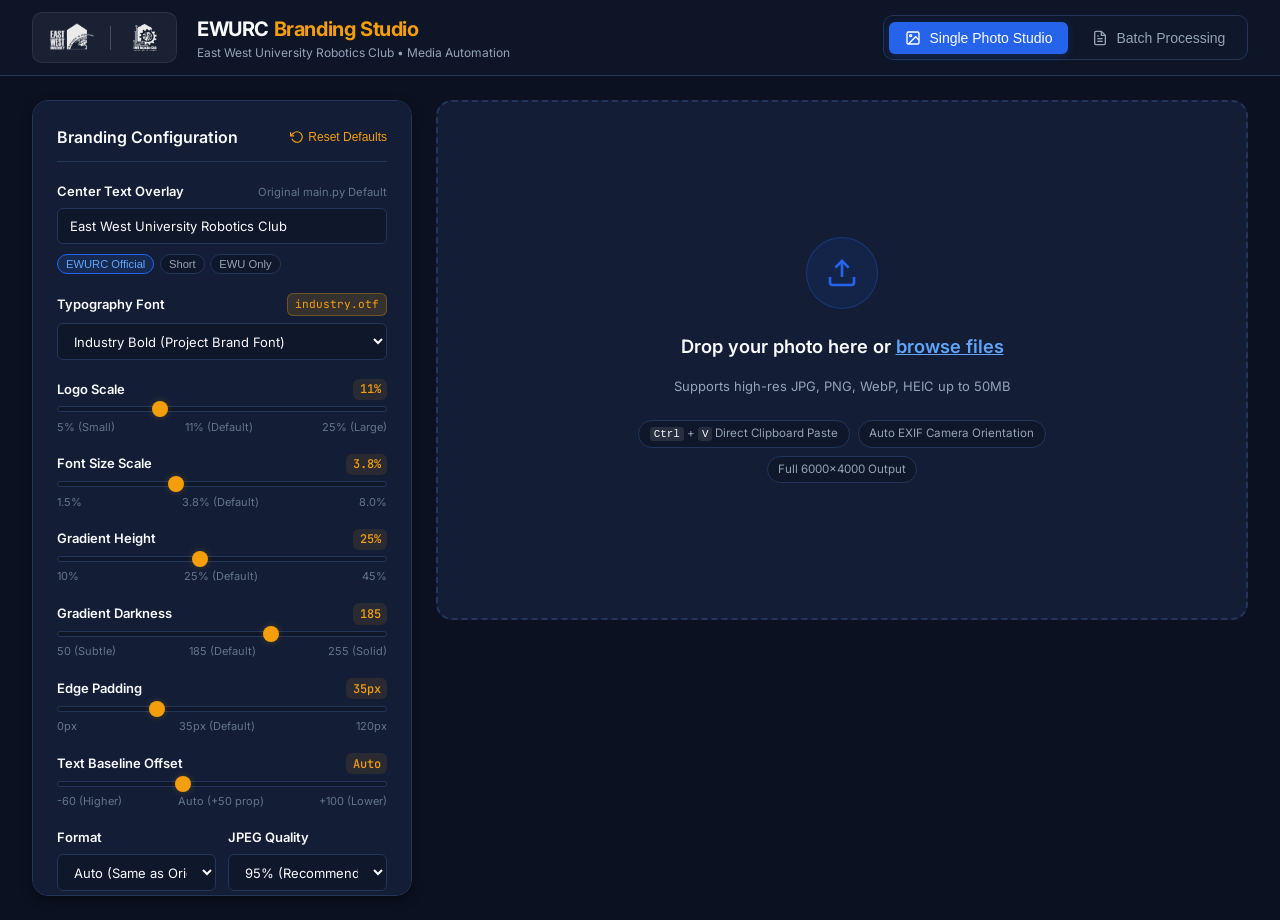
==== commit 29a2e574: "feat: add full HEIC and HEIF photo format support across backend and frontend studio" ====
--- a/public/index.html
+++ b/public/index.html
@@ -1187,6 +1187,10 @@
     <link rel="preconnect" href="https://fonts.googleapis.com">
     <link rel="preconnect" href="https://fonts.gstatic.com" crossorigin>
     <link href="https://fonts.googleapis.com/css2?family=Inter:wght@300;400;500;600;700;800&family=JetBrains+Mono:wght@400;500&display=swap" rel="stylesheet">
+    <script src="/static/js/jszip.min.js"></script>
+    <script src="https://cdnjs.cloudflare.com/ajax/libs/jszip/3.10.1/jszip.min.js"></script>
+    <script src="/static/js/heic2any.min.js"></script>
+    <script src="https://cdnjs.cloudflare.com/ajax/libs/heic2any/0.0.4/heic2any.min.js"></script>
 </head>
 <body class="dark-theme">
     <!-- Main App Container -->
@@ -1429,10 +1433,11 @@
                                 <div class="form-group half">
                                     <label for="output-format-select">Format</label>
                                     <select id="output-format-select" name="output_format" class="select-input">
-                                        <option value="auto" selected>Auto (Same as Original)</option>
+                                        <option value="auto" selected>Auto (Same as Original / JPG for HEIC)</option>
                                         <option value="jpeg">JPEG (Quality 95)</option>
                                         <option value="png">PNG (Lossless)</option>
                                         <option value="webp">WebP</option>
+                                        <option value="heic">HEIC (High Efficiency)</option>
                                     </select>
                                 </div>
                                 <div class="form-group half">
@@ -1461,7 +1466,7 @@
                         
                         <!-- Upload Dropzone (Visible when no image selected) -->
                         <div class="dropzone" id="single-dropzone">
-                            <input type="file" id="single-file-input" accept="image/jpeg,image/png,image/webp,image/bmp" class="file-input-hidden">
+                            <input type="file" id="single-file-input" accept="image/jpeg,image/png,image/webp,image/bmp,image/heic,image/heif,.heic,.heif,.HEIC,.HEIF" class="file-input-hidden">
                             <div class="dropzone-content">
                                 <div class="upload-icon-circle">
                                     <svg viewBox="0 0 24 24" fill="none" stroke="currentColor" stroke-width="2" class="upload-icon">
@@ -1471,7 +1476,7 @@
                                     </svg>
                                 </div>
                                 <h3>Drop your photo here or <span class="browse-link">browse files</span></h3>
-                                <p class="dropzone-desc">Supports high-res JPG, PNG, WebP up to 50MB</p>
+                                <p class="dropzone-desc">Supports high-res JPG, PNG, WebP, HEIC up to 50MB</p>
                                 <div class="dropzone-features">
                                     <span class="pill"><kbd>Ctrl</kbd> + <kbd>V</kbd> Direct Clipboard Paste</span>
                                     <span class="pill">Auto EXIF Camera Orientation</span>
@@ -1646,7 +1651,7 @@
 
                     <!-- Multi-Upload Dropzone -->
                     <div class="batch-dropzone" id="batch-dropzone">
-                        <input type="file" id="batch-file-input" accept="image/jpeg,image/png,image/webp,image/bmp" multiple class="file-input-hidden">
+                        <input type="file" id="batch-file-input" accept="image/jpeg,image/png,image/webp,image/bmp,image/heic,image/heif,.heic,.heif,.HEIC,.HEIF" multiple class="file-input-hidden">
                         <div class="dropzone-content">
                             <div class="upload-icon-circle">
                                 <svg viewBox="0 0 24 24" fill="none" stroke="currentColor" stroke-width="2" class="upload-icon">
@@ -1656,7 +1661,7 @@
                                 </svg>
                             </div>
                             <h3>Drag & drop multiple event photos or <span class="browse-link">select files</span></h3>
-                            <p class="dropzone-desc">Select as many images as you need &bull; High performance concurrent processing</p>
+                            <p class="dropzone-desc">Select as many images as you need (JPG, PNG, WebP, HEIC) &bull; High performance concurrent processing</p>
                         </div>
                     </div>
 
@@ -1675,7 +1680,6 @@
 
     </div>
 
-    <script src="/static/js/app.js"></script>
     <script>
 /**
  * EWURC Photo Branding Studio - Client Application
@@ -1683,6 +1687,13 @@
  */
 
 document.addEventListener('DOMContentLoaded', () => {
+    // Prevent duplicate event listener bindings if script is loaded multiple times
+    if (window.__EWURC_STUDIO_INITIALIZED__) {
+        console.warn("EWURC Studio already initialized, skipping duplicate execution.");
+        return;
+    }
+    window.__EWURC_STUDIO_INITIALIZED__ = true;
+
     // State
     const state = {
         currentFile: null,
@@ -1811,6 +1822,56 @@
     }
 
     /* ========================================================================
+       HEIC / Image Format Detection & Conversion Engine
+       ======================================================================== */
+    function isHeicFile(file) {
+        if (!file) return false;
+        const name = (file.name || '').toLowerCase();
+        const type = (file.type || '').toLowerCase();
+        return name.endsWith('.heic') || name.endsWith('.heif') || type === 'image/heic' || type === 'image/heif';
+    }
+
+    function isValidImageFile(file) {
+        if (!file) return false;
+        if (file.type && file.type.startsWith('image/')) return true;
+        const name = (file.name || '').toLowerCase();
+        return /\.(jpe?g|png|webp|bmp|heic|heif|tiff?)$/i.test(name);
+    }
+
+    async function convertHeicToJpeg(file) {
+        // 1. Try server-side fast conversion first (~30ms native C libheif via Pillow)
+        try {
+            const formData = new FormData();
+            formData.append('file', file);
+            const response = await fetch('/api/convert-heic', {
+                method: 'POST',
+                body: formData
+            });
+            if (response.ok) {
+                const blob = await response.blob();
+                const newName = (file.name || 'photo').replace(/\.(heic|heif)$/i, '.jpg');
+                return new File([blob], newName, { type: 'image/jpeg' });
+            }
+        } catch (serverErr) {
+            console.warn("Backend /api/convert-heic unavailable, trying client-side heic2any:", serverErr);
+        }
+
+        // 2. Client-side fallback with heic2any (WebAssembly libheif decoder)
+        if (typeof heic2any !== 'undefined') {
+            const result = await heic2any({
+                blob: file,
+                toType: 'image/jpeg',
+                quality: 0.95
+            });
+            const blob = Array.isArray(result) ? result[0] : result;
+            const newName = (file.name || 'photo').replace(/\.(heic|heif)$/i, '.jpg');
+            return new File([blob], newName, { type: 'image/jpeg' });
+        }
+
+        throw new Error("Unable to decode HEIC file. Neither server conversion nor heic2any library is available.");
+    }
+
+    /* ========================================================================
        Tab Navigation
        ======================================================================== */
     function switchTab(tabName) {
@@ -2119,20 +2180,39 @@
         }
     });
 
-    function loadSingleFile(file) {
-        if (!file.type.startsWith('image/')) {
-            showToast("Please select a valid image file (JPG, PNG, WebP).", "error");
+    async function loadSingleFile(file) {
+        if (!isValidImageFile(file)) {
+            showToast("Please select a valid image file (JPG, PNG, WebP, HEIC).", "error");
             return;
         }
 
-        state.currentFile = file;
+        let processedFile = file;
+        const isHeic = isHeicFile(file);
+
+        if (isHeic) {
+            processingSpinner.style.display = 'flex';
+            spinnerText.textContent = 'Decoding Apple HEIC photo...';
+            showToast("Converting HEIC photo for editing...", "info", 3000);
+            try {
+                processedFile = await convertHeicToJpeg(file);
+            } catch (err) {
+                console.error("HEIC conversion failed:", err);
+                processingSpinner.style.display = 'none';
+                showToast("Could not decode HEIC file: " + err.message, "error");
+                return;
+            } finally {
+                processingSpinner.style.display = 'none';
+            }
+        }
+
+        state.currentFile = processedFile;
         previewFilename.textContent = file.name || "pasted_image.png";
-        previewFilesize.textContent = formatBytes(file.size);
+        previewFilesize.textContent = formatBytes(processedFile.size);
 
         if (state.originalUrl) {
             URL.revokeObjectURL(state.originalUrl);
         }
-        state.originalUrl = URL.createObjectURL(file);
+        state.originalUrl = URL.createObjectURL(processedFile);
         
         // Measure dimensions
         const testImg = new Image();
@@ -2263,6 +2343,12 @@
         if (outputFormatSelect.value === 'jpeg') ext = '.jpg';
         else if (outputFormatSelect.value === 'png') ext = '.png';
         else if (outputFormatSelect.value === 'webp') ext = '.webp';
+        else if (outputFormatSelect.value === 'heic') ext = '.heic';
+        else if (outputFormatSelect.value === 'auto') {
+            if (ext.toLowerCase() === '.heic' || ext.toLowerCase() === '.heif') {
+                ext = '.jpg';
+            }
+        }
 
         return `branded_${baseName}${ext}`;
     }
@@ -2404,23 +2490,63 @@
     });
 
     function addBatchFiles(files) {
-        const imageFiles = files.filter(f => f.type.startsWith('image/'));
+        const imageFiles = files.filter(f => isValidImageFile(f));
         if (imageFiles.length === 0) {
             showToast("No valid image files found.", "error");
             return;
         }
 
+        const heicCount = imageFiles.filter(f => isHeicFile(f)).length;
+        if (heicCount > 0) {
+            showToast(`Decoding ${heicCount} HEIC photo(s)...`, "info", 3000);
+        }
+
         imageFiles.forEach(file => {
             const id = 'batch_' + Math.random().toString(36).substring(2, 9);
-            const originalUrl = URL.createObjectURL(file);
-            state.batchFiles.push({
-                id,
-                file,
-                status: 'ready',
-                originalUrl,
-                brandedBlob: null,
-                brandedUrl: null
-            });
+            const isHeic = isHeicFile(file);
+
+            if (isHeic) {
+                state.batchFiles.push({
+                    id,
+                    file,
+                    status: 'converting',
+                    originalUrl: null,
+                    brandedBlob: null,
+                    brandedUrl: null
+                });
+
+                (async () => {
+                    try {
+                        const convertedFile = await convertHeicToJpeg(file);
+                        const idx = state.batchFiles.findIndex(item => item.id === id);
+                        if (idx !== -1) {
+                            state.batchFiles[idx].file = convertedFile;
+                            state.batchFiles[idx].originalUrl = URL.createObjectURL(convertedFile);
+                            state.batchFiles[idx].status = 'ready';
+                            renderBatchGrid();
+                            updateBatchControls();
+                        }
+                    } catch (err) {
+                        console.error("Batch HEIC conversion error:", err);
+                        const idx = state.batchFiles.findIndex(item => item.id === id);
+                        if (idx !== -1) {
+                            state.batchFiles[idx].status = 'error';
+                            renderBatchGrid();
+                            updateBatchControls();
+                        }
+                    }
+                })();
+            } else {
+                const originalUrl = URL.createObjectURL(file);
+                state.batchFiles.push({
+                    id,
+                    file,
+                    status: 'ready',
+                    originalUrl,
+                    brandedBlob: null,
+                    brandedUrl: null
+                });
+            }
         });
 
         renderBatchGrid();
@@ -2450,6 +2576,8 @@
             let badgeHtml = '';
             if (item.status === 'ready') {
                 badgeHtml = '<span class="badge badge-subtle">Ready</span>';
+            } else if (item.status === 'converting') {
+                badgeHtml = '<span class="badge badge-accent">Decoding HEIC...</span>';
             } else if (item.status === 'processing') {
                 badgeHtml = '<span class="badge badge-accent">Processing...</span>';
             } else if (item.status === 'done') {
@@ -2459,10 +2587,13 @@
             }
 
             const displayUrl = item.brandedUrl || item.originalUrl;
+            const thumbContent = displayUrl
+                ? `<img src="${displayUrl}" alt="${item.file.name}" loading="lazy">`
+                : `<div style="display:flex;align-items:center;justify-content:center;height:100%;color:#94A3B8;font-size:0.75rem;">Decoding HEIC...</div>`;
 
             card.innerHTML = `
                 <div class="batch-item-thumb">
-                    <img src="${displayUrl}" alt="${item.file.name}" loading="lazy">
+                    ${thumbContent}
                     <div class="batch-item-badge">${badgeHtml}</div>
                 </div>
                 <div class="batch-item-info">
@@ -2540,6 +2671,13 @@
 
         for (let i = 0; i < total; i++) {
             const item = state.batchFiles[i];
+            if (item.status === 'converting') {
+                for (let retry = 0; retry < 25 && item.status === 'converting'; retry++) {
+                    await new Promise(r => setTimeout(r, 200));
+                }
+            }
+            if (item.status === 'error') continue;
+
             item.status = 'processing';
             renderBatchGrid();
 
@@ -2611,62 +2749,87 @@
         showToast(`Batch completed: ${processedCount} photos ready!`, "success");
     });
 
-    // Download All as ZIP (Server Endpoint or multi-download)
+    // Download All as ZIP (Client-Side JSZip with Server Fallback)
     btnDownloadZip.addEventListener('click', async () => {
         const completed = state.batchFiles.filter(f => f.status === 'done' && f.brandedBlob);
         if (completed.length === 0) return;
 
         btnDownloadZip.disabled = true;
         const originalText = btnDownloadZip.innerHTML;
-        btnDownloadZip.innerHTML = '<span>Packaging Photos...</span>';
+        btnDownloadZip.innerHTML = '<span>Packaging ZIP...</span>';
 
         try {
-            // If all files under 4MB, try server ZIP
+            // 1. Client-Side JSZip: 100% reliable, zero server limits, works on any host
+            if (typeof JSZip !== 'undefined') {
+                showToast(`Packaging ${completed.length} photos into ZIP...`, "info");
+                const zip = new JSZip();
+
+                completed.forEach(item => {
+                    const origName = item.file.name || 'photo.jpg';
+                    const dotIdx = origName.lastIndexOf('.');
+                    const baseName = dotIdx !== -1 ? origName.substring(0, dotIdx) : origName;
+                    let ext = dotIdx !== -1 ? origName.substring(dotIdx) : '.jpg';
+
+                    if (outputFormatSelect.value === 'jpeg') ext = '.jpg';
+                    else if (outputFormatSelect.value === 'png') ext = '.png';
+                    else if (outputFormatSelect.value === 'webp') ext = '.webp';
+                    else if (outputFormatSelect.value === 'heic') ext = '.heic';
+                    else if (outputFormatSelect.value === 'auto') {
+                        if (ext.toLowerCase() === '.heic' || ext.toLowerCase() === '.heif') {
+                            ext = '.jpg';
+                        }
+                    }
+
+                    const zipFilename = `branded_${baseName}${ext}`;
+                    zip.file(zipFilename, item.brandedBlob);
+                });
+
+                const zipBlob = await zip.generateAsync({
+                    type: 'blob',
+                    compression: 'DEFLATE',
+                    compressionOptions: { level: 6 }
+                });
+
+                triggerBlobDownload(zipBlob, 'ewurc_branded_photos.zip');
+                showToast("ZIP downloaded successfully!", "success");
+                return;
+            }
+
+            // 2. Server-side ZIP fallback if JSZip not yet loaded
             const totalBytes = completed.reduce((sum, item) => sum + item.file.size, 0);
             if (totalBytes < 4.0 * 1024 * 1024) {
-                try {
-                    const formData = new FormData();
-                    completed.forEach(item => formData.append('files', item.file));
-                    const opts = getCurrentOptions();
-                    formData.append('center_text', opts.centerText);
-                    formData.append('font_choice', opts.fontChoice);
-                    formData.append('logo_scale', opts.logoScale);
-                    formData.append('font_scale', opts.fontScale);
-                    formData.append('gradient_height_ratio', opts.gradientHeightRatio);
-                    formData.append('gradient_max_opacity', opts.gradientMaxOpacity);
-                    formData.append('padding', opts.padding);
-                    if (opts.textOffsetY !== null) formData.append('text_offset_y', opts.textOffsetY);
-                    formData.append('output_format', opts.outputFormat);
-                    formData.append('quality', opts.quality);
-
-                    const response = await fetch('/api/process-batch', {
-                        method: 'POST',
-                        body: formData
-                    });
-
-                    if (response.ok) {
-                        const zipBlob = await response.blob();
-                        triggerBlobDownload(zipBlob, 'ewurc_branded_photos.zip');
-                        showToast("ZIP download started!", "success");
-                        return;
-                    }
-                } catch (zErr) {
-                    console.warn("Server ZIP fallback:", zErr);
+                const formData = new FormData();
+                completed.forEach(item => formData.append('files', item.file));
+                const opts = getCurrentOptions();
+                formData.append('center_text', opts.centerText);
+                formData.append('font_choice', opts.fontChoice);
+                formData.append('logo_scale', opts.logoScale);
+                formData.append('font_scale', opts.fontScale);
+                formData.append('gradient_height_ratio', opts.gradientHeightRatio);
+                formData.append('gradient_max_opacity', opts.gradientMaxOpacity);
+                formData.append('padding', opts.padding);
+                if (opts.textOffsetY !== null) formData.append('text_offset_y', opts.textOffsetY);
+                formData.append('output_format', opts.outputFormat);
+                formData.append('quality', opts.quality);
+
+                const response = await fetch('/api/process-batch', {
+                    method: 'POST',
+                    body: formData
+                });
+
+                if (response.ok) {
+                    const zipBlob = await response.blob();
+                    triggerBlobDownload(zipBlob, 'ewurc_branded_photos.zip');
+                    showToast("ZIP download started!", "success");
+                    return;
                 }
             }
 
-            // Client-side sequential download for items
-            showToast(`Downloading ${completed.length} branded photos...`, "info");
-            for (let i = 0; i < completed.length; i++) {
-                const item = completed[i];
-                setTimeout(() => {
-                    triggerBlobDownload(item.brandedBlob, `branded_${item.file.name}`);
-                }, i * 350);
-            }
+            throw new Error("ZIP library is loading. Please try again in a few moments.");
 
         } catch (err) {
             console.error('Download error:', err);
-            showToast("Failed to download photos", "error");
+            showToast("Failed to create ZIP package: " + err.message, "error");
         } finally {
             btnDownloadZip.disabled = false;
             btnDownloadZip.innerHTML = originalText;
@@ -2691,4 +2854,4 @@
 
     </script>
 </body>
-</html>
+</html>
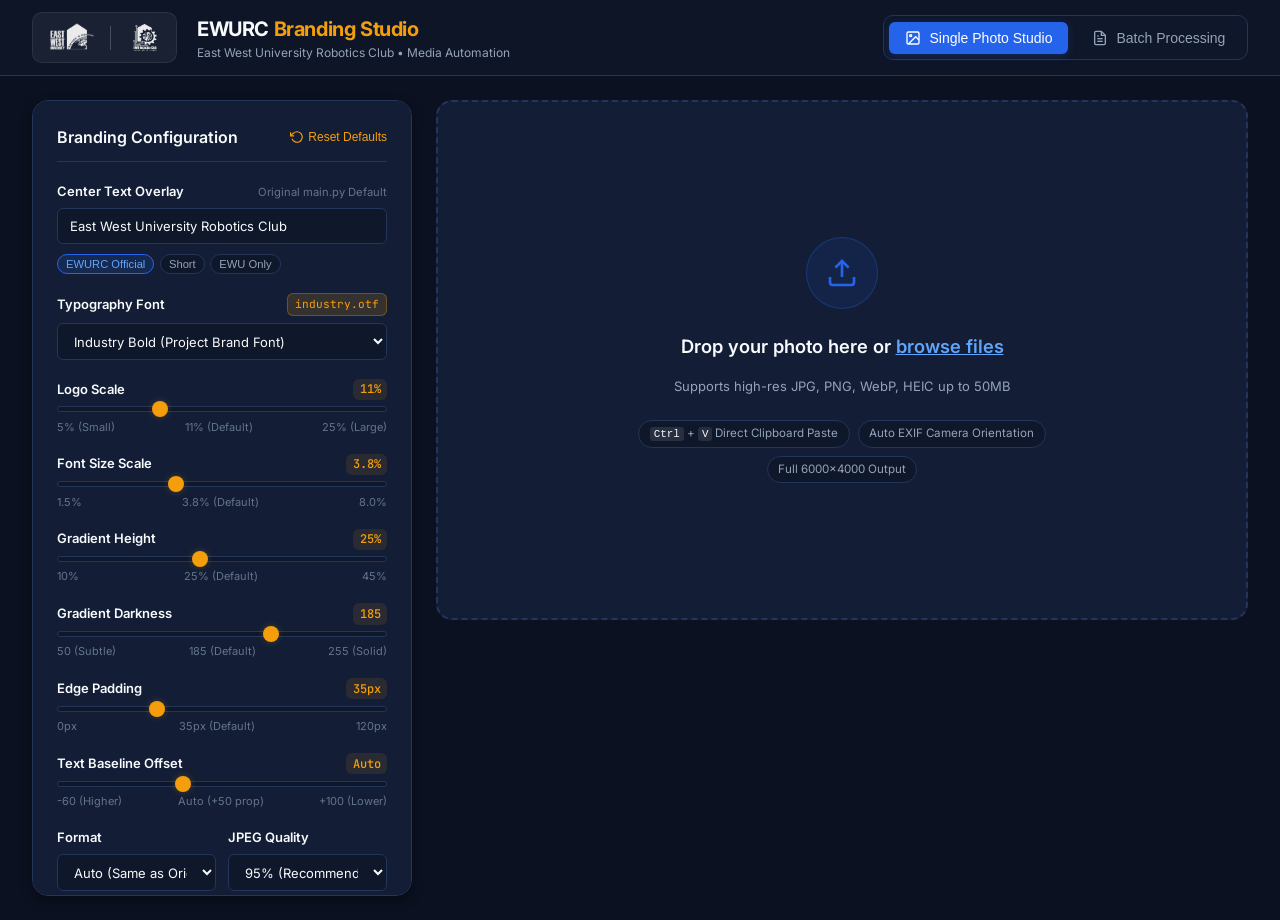
==== commit 299d7760: "fix: resolve Vercel HEIC decoding errors with sequential WebAssembly queue and resilient serverless " ====
--- a/public/index.html
+++ b/public/index.html
@@ -1187,10 +1187,8 @@
     <link rel="preconnect" href="https://fonts.googleapis.com">
     <link rel="preconnect" href="https://fonts.gstatic.com" crossorigin>
     <link href="https://fonts.googleapis.com/css2?family=Inter:wght@300;400;500;600;700;800&family=JetBrains+Mono:wght@400;500&display=swap" rel="stylesheet">
-    <script src="/static/js/jszip.min.js"></script>
-    <script src="https://cdnjs.cloudflare.com/ajax/libs/jszip/3.10.1/jszip.min.js"></script>
-    <script src="/static/js/heic2any.min.js"></script>
-    <script src="https://cdnjs.cloudflare.com/ajax/libs/heic2any/0.0.4/heic2any.min.js"></script>
+    <script src="/static/js/jszip.min.js" onerror="if(!this.dataset.fallback){this.dataset.fallback=1;this.src='https://cdnjs.cloudflare.com/ajax/libs/jszip/3.10.1/jszip.min.js';}"></script>
+    <script src="/static/js/heic2any.min.js" onerror="if(!this.dataset.fallback){this.dataset.fallback=1;this.src='https://cdnjs.cloudflare.com/ajax/libs/heic2any/0.0.4/heic2any.min.js';}"></script>
 </head>
 <body class="dark-theme">
     <!-- Main App Container -->
@@ -1838,37 +1836,136 @@
         return /\.(jpe?g|png|webp|bmp|heic|heif|tiff?)$/i.test(name);
     }
 
+    let heic2anyLoadingPromise = null;
+    function ensureHeic2AnyLoaded() {
+        if (typeof heic2any !== 'undefined') {
+            return Promise.resolve(true);
+        }
+        if (heic2anyLoadingPromise) {
+            return heic2anyLoadingPromise;
+        }
+
+        heic2anyLoadingPromise = new Promise((resolve) => {
+            if (typeof heic2any !== 'undefined') {
+                return resolve(true);
+            }
+
+            console.log("Loading heic2any library from CDN...");
+            const script = document.createElement('script');
+            script.src = 'https://cdnjs.cloudflare.com/ajax/libs/heic2any/0.0.4/heic2any.min.js';
+            script.onload = () => {
+                console.log("heic2any loaded successfully from cdnjs");
+                resolve(typeof heic2any !== 'undefined');
+            };
+            script.onerror = () => {
+                console.warn("cdnjs failed, trying jsdelivr fallback...");
+                const s2 = document.createElement('script');
+                s2.src = 'https://cdn.jsdelivr.net/npm/heic2any@0.0.4/dist/heic2any.min.js';
+                s2.onload = () => resolve(typeof heic2any !== 'undefined');
+                s2.onerror = () => resolve(false);
+                document.head.appendChild(s2);
+            };
+            document.head.appendChild(script);
+        });
+
+        return heic2anyLoadingPromise;
+    }
+
     async function convertHeicToJpeg(file) {
-        // 1. Try server-side fast conversion first (~30ms native C libheif via Pillow)
-        try {
-            const formData = new FormData();
-            formData.append('file', file);
-            const response = await fetch('/api/convert-heic', {
-                method: 'POST',
-                body: formData
-            });
-            if (response.ok) {
-                const blob = await response.blob();
-                const newName = (file.name || 'photo').replace(/\.(heic|heif)$/i, '.jpg');
-                return new File([blob], newName, { type: 'image/jpeg' });
+        // 1. Try server-side fast conversion if file <= 4MB (Vercel payload constraint)
+        if (file.size <= 4.0 * 1024 * 1024) {
+            try {
+                const ctrl = new AbortController();
+                const timeoutId = setTimeout(() => ctrl.abort(), 6000);
+                const formData = new FormData();
+                formData.append('file', file);
+                const response = await fetch('/api/convert-heic', {
+                    method: 'POST',
+                    body: formData,
+                    signal: ctrl.signal
+                });
+                clearTimeout(timeoutId);
+
+                if (response.ok) {
+                    const blob = await response.blob();
+                    if (blob && blob.size > 0) {
+                        const newName = (file.name || 'photo').replace(/\.(heic|heif)$/i, '.jpg');
+                        return new File([blob], newName, { type: 'image/jpeg', lastModified: file.lastModified || Date.now() });
+                    }
+                }
+            } catch (serverErr) {
+                console.warn("Server conversion unavailable, using browser WebAssembly decoder:", serverErr);
             }
-        } catch (serverErr) {
-            console.warn("Backend /api/convert-heic unavailable, trying client-side heic2any:", serverErr);
         }
 
         // 2. Client-side fallback with heic2any (WebAssembly libheif decoder)
-        if (typeof heic2any !== 'undefined') {
-            const result = await heic2any({
-                blob: file,
-                toType: 'image/jpeg',
-                quality: 0.95
-            });
-            const blob = Array.isArray(result) ? result[0] : result;
-            const newName = (file.name || 'photo').replace(/\.(heic|heif)$/i, '.jpg');
-            return new File([blob], newName, { type: 'image/jpeg' });
+        await ensureHeic2AnyLoaded();
+        if (typeof heic2any === 'undefined') {
+            throw new Error("HEIC decoder library could not be loaded. Please check your internet connection.");
         }
 
-        throw new Error("Unable to decode HEIC file. Neither server conversion nor heic2any library is available.");
+        const result = await heic2any({
+            blob: file,
+            toType: 'image/jpeg',
+            quality: 0.92
+        });
+
+        const resultBlob = Array.isArray(result) ? result[0] : result;
+        if (!resultBlob || !(resultBlob instanceof Blob)) {
+            throw new Error("Invalid output received from HEIC decoder");
+        }
+
+        const newName = (file.name || 'photo').replace(/\.(heic|heif)$/i, '.jpg');
+        return new File([resultBlob], newName, { type: 'image/jpeg', lastModified: file.lastModified || Date.now() });
+    }
+
+    /* ========================================================================
+       HEIC Sequential Decoding Queue
+       Runs exactly 1 WebAssembly conversion at a time to prevent OOM / crashes
+       ======================================================================== */
+    let isDecodingHeicQueue = false;
+    const pendingHeicQueue = [];
+
+    function enqueueHeicFiles(items) {
+        pendingHeicQueue.push(...items);
+        if (!isDecodingHeicQueue) {
+            processNextHeicInQueue();
+        }
+    }
+
+    async function processNextHeicInQueue() {
+        if (isDecodingHeicQueue) return;
+        isDecodingHeicQueue = true;
+
+        while (pendingHeicQueue.length > 0) {
+            const item = pendingHeicQueue.shift();
+
+            // Check if item is still in state.batchFiles and still converting
+            const currentItem = state.batchFiles.find(f => f.id === item.id);
+            if (!currentItem || currentItem.status !== 'converting') {
+                continue;
+            }
+
+            try {
+                const convertedFile = await convertHeicToJpeg(currentItem.file);
+                currentItem.file = convertedFile;
+                currentItem.originalUrl = URL.createObjectURL(convertedFile);
+                currentItem.status = 'ready';
+            } catch (err) {
+                console.error(`Failed to decode HEIC file ${currentItem.file.name}:`, err);
+                currentItem.status = 'error';
+                showToast(`Could not decode ${currentItem.file.name}: ${err.message || 'HEIC decoding error'}`, 'error', 4000);
+            }
+
+            renderBatchGrid();
+            updateBatchControls();
+
+            // Pause briefly (60ms) to let browser garbage collector reclaim WASM buffers
+            await new Promise(r => setTimeout(r, 60));
+        }
+
+        isDecodingHeicQueue = false;
+        updateBatchControls();
     }
 
     /* ========================================================================
@@ -2496,46 +2593,28 @@
             return;
         }
 
-        const heicCount = imageFiles.filter(f => isHeicFile(f)).length;
-        if (heicCount > 0) {
-            showToast(`Decoding ${heicCount} HEIC photo(s)...`, "info", 3000);
+        const heicFiles = imageFiles.filter(f => isHeicFile(f));
+        if (heicFiles.length > 0) {
+            showToast(`Decoding ${heicFiles.length} HEIC photo(s)...`, "info", 3500);
         }
+
+        const heicItemsToQueue = [];
 
         imageFiles.forEach(file => {
             const id = 'batch_' + Math.random().toString(36).substring(2, 9);
             const isHeic = isHeicFile(file);
 
             if (isHeic) {
-                state.batchFiles.push({
+                const item = {
                     id,
                     file,
                     status: 'converting',
                     originalUrl: null,
                     brandedBlob: null,
                     brandedUrl: null
-                });
-
-                (async () => {
-                    try {
-                        const convertedFile = await convertHeicToJpeg(file);
-                        const idx = state.batchFiles.findIndex(item => item.id === id);
-                        if (idx !== -1) {
-                            state.batchFiles[idx].file = convertedFile;
-                            state.batchFiles[idx].originalUrl = URL.createObjectURL(convertedFile);
-                            state.batchFiles[idx].status = 'ready';
-                            renderBatchGrid();
-                            updateBatchControls();
-                        }
-                    } catch (err) {
-                        console.error("Batch HEIC conversion error:", err);
-                        const idx = state.batchFiles.findIndex(item => item.id === id);
-                        if (idx !== -1) {
-                            state.batchFiles[idx].status = 'error';
-                            renderBatchGrid();
-                            updateBatchControls();
-                        }
-                    }
-                })();
+                };
+                state.batchFiles.push(item);
+                heicItemsToQueue.push(item);
             } else {
                 const originalUrl = URL.createObjectURL(file);
                 state.batchFiles.push({
@@ -2552,6 +2631,10 @@
         renderBatchGrid();
         updateBatchControls();
         showToast(`Added ${imageFiles.length} photos to batch queue`, "info");
+
+        if (heicItemsToQueue.length > 0) {
+            enqueueHeicFiles(heicItemsToQueue);
+        }
     }
 
     function updateBatchControls() {
@@ -2559,7 +2642,8 @@
         batchBadge.textContent = count;
         batchBadge.style.display = count > 0 ? 'inline-block' : 'none';
 
-        btnStartBatch.disabled = count === 0;
+        const isConverting = state.batchFiles.some(f => f.status === 'converting');
+        btnStartBatch.disabled = count === 0 || isConverting;
         btnBatchClear.disabled = count === 0;
 
         const hasCompleted = state.batchFiles.some(f => f.status === 'done');
@@ -2634,6 +2718,9 @@
     }
 
     function removeBatchItem(id) {
+        const qIdx = pendingHeicQueue.findIndex(f => f.id === id);
+        if (qIdx !== -1) pendingHeicQueue.splice(qIdx, 1);
+
         const idx = state.batchFiles.findIndex(f => f.id === id);
         if (idx !== -1) {
             const item = state.batchFiles[idx];
@@ -2646,6 +2733,7 @@
     }
 
     btnBatchClear.addEventListener('click', () => {
+        pendingHeicQueue.length = 0;
         state.batchFiles.forEach(item => {
             if (item.originalUrl) URL.revokeObjectURL(item.originalUrl);
             if (item.brandedUrl) URL.revokeObjectURL(item.brandedUrl);
